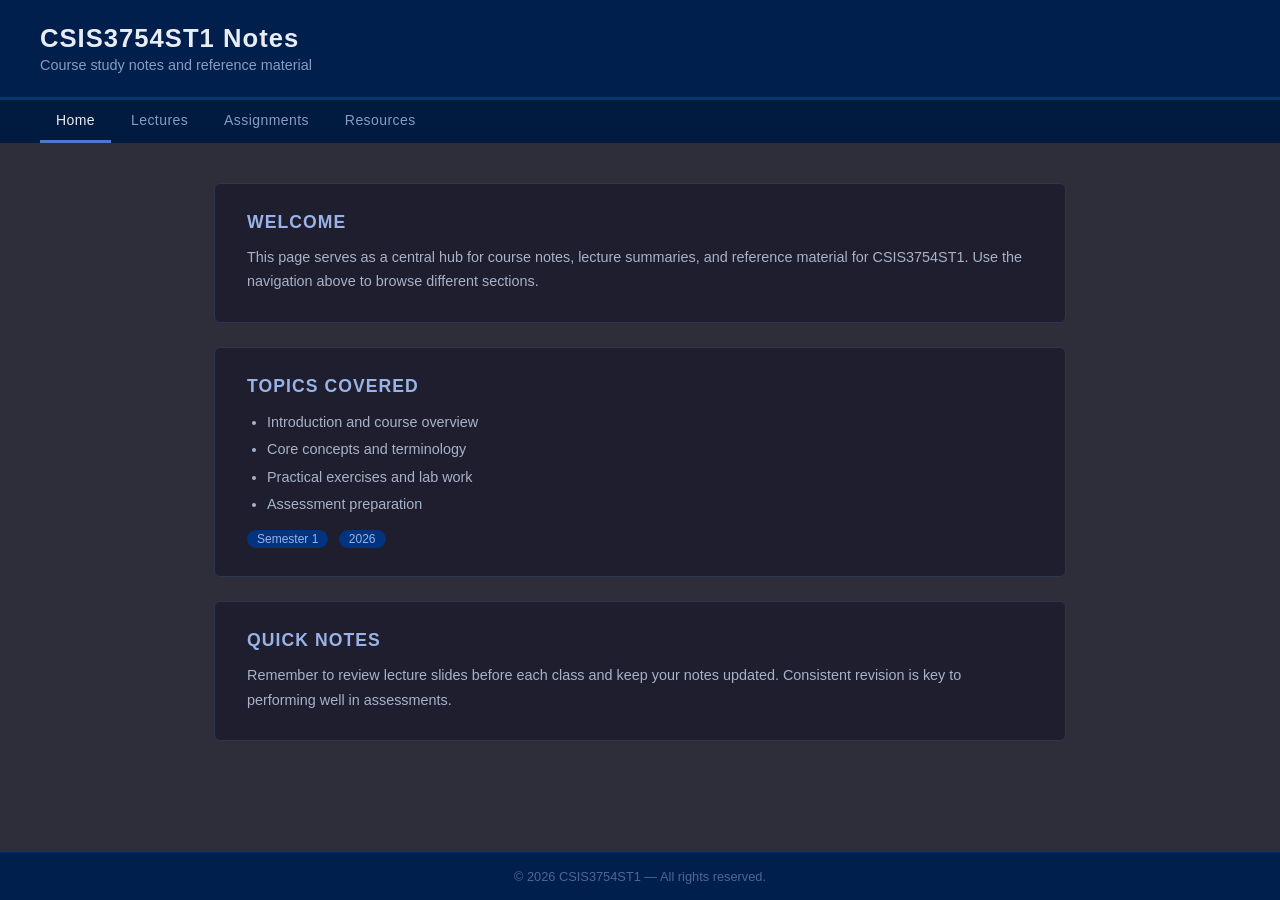
==== index.html @ b912708b "Add minimalistic navy and grey index.html Agent-Logs-Url: https://github.com/MajolaMlibo/CSIS3754ST1" ====
<!DOCTYPE html>
<html lang="en">
<head>
  <meta charset="UTF-8" />
  <meta name="viewport" content="width=device-width, initial-scale=1.0" />
  <title>CSIS3754ST1 Notes</title>
  <style>
    *, *::before, *::after {
      box-sizing: border-box;
      margin: 0;
      padding: 0;
    }

    body {
      font-family: 'Segoe UI', Arial, sans-serif;
      background-color: #2e2e3a;
      color: #d0d4e0;
      min-height: 100vh;
      display: flex;
      flex-direction: column;
    }

    header {
      background-color: #001f4d;
      padding: 24px 40px;
      border-bottom: 3px solid #003380;
    }

    header h1 {
      font-size: 1.6rem;
      font-weight: 600;
      color: #e8ecf4;
      letter-spacing: 0.04em;
    }

    header p {
      margin-top: 4px;
      font-size: 0.9rem;
      color: #8a9bbf;
    }

    nav {
      background-color: #001a40;
      display: flex;
      gap: 4px;
      padding: 0 40px;
    }

    nav a {
      color: #8a9bbf;
      text-decoration: none;
      padding: 12px 16px;
      font-size: 0.875rem;
      letter-spacing: 0.03em;
      transition: color 0.2s, border-bottom 0.2s;
      border-bottom: 3px solid transparent;
    }

    nav a:hover,
    nav a.active {
      color: #e8ecf4;
      border-bottom: 3px solid #4d79cc;
    }

    main {
      flex: 1;
      max-width: 900px;
      width: 100%;
      margin: 40px auto;
      padding: 0 24px;
    }

    .card {
      background-color: #1e1e2e;
      border: 1px solid #2e3550;
      border-radius: 6px;
      padding: 28px 32px;
      margin-bottom: 24px;
    }

    .card h2 {
      font-size: 1.1rem;
      font-weight: 600;
      color: #99b3e6;
      margin-bottom: 12px;
      text-transform: uppercase;
      letter-spacing: 0.06em;
    }

    .card p {
      font-size: 0.9rem;
      line-height: 1.7;
      color: #a8b2c8;
    }

    .card ul {
      margin-top: 10px;
      padding-left: 20px;
      font-size: 0.9rem;
      line-height: 1.9;
      color: #a8b2c8;
    }

    .tag {
      display: inline-block;
      background-color: #003380;
      color: #99b3e6;
      font-size: 0.75rem;
      padding: 2px 10px;
      border-radius: 12px;
      margin-right: 6px;
      margin-top: 12px;
    }

    footer {
      background-color: #001f4d;
      text-align: center;
      padding: 16px;
      font-size: 0.8rem;
      color: #4d6699;
      border-top: 1px solid #002966;
    }
  </style>
</head>
<body>

  <header>
    <h1>CSIS3754ST1 Notes</h1>
    <p>Course study notes and reference material</p>
  </header>

  <nav>
    <a href="#" class="active">Home</a>
    <a href="#">Lectures</a>
    <a href="#">Assignments</a>
    <a href="#">Resources</a>
  </nav>

  <main>
    <div class="card">
      <h2>Welcome</h2>
      <p>
        This page serves as a central hub for course notes, lecture summaries,
        and reference material for CSIS3754ST1. Use the navigation above to
        browse different sections.
      </p>
    </div>

    <div class="card">
      <h2>Topics Covered</h2>
      <ul>
        <li>Introduction and course overview</li>
        <li>Core concepts and terminology</li>
        <li>Practical exercises and lab work</li>
        <li>Assessment preparation</li>
      </ul>
      <span class="tag">Semester 1</span>
      <span class="tag">2026</span>
    </div>

    <div class="card">
      <h2>Quick Notes</h2>
      <p>
        Remember to review lecture slides before each class and keep your notes
        updated. Consistent revision is key to performing well in assessments.
      </p>
    </div>
  </main>

  <footer>
    &copy; 2026 CSIS3754ST1 &mdash; All rights reserved.
  </footer>

</body>
</html>
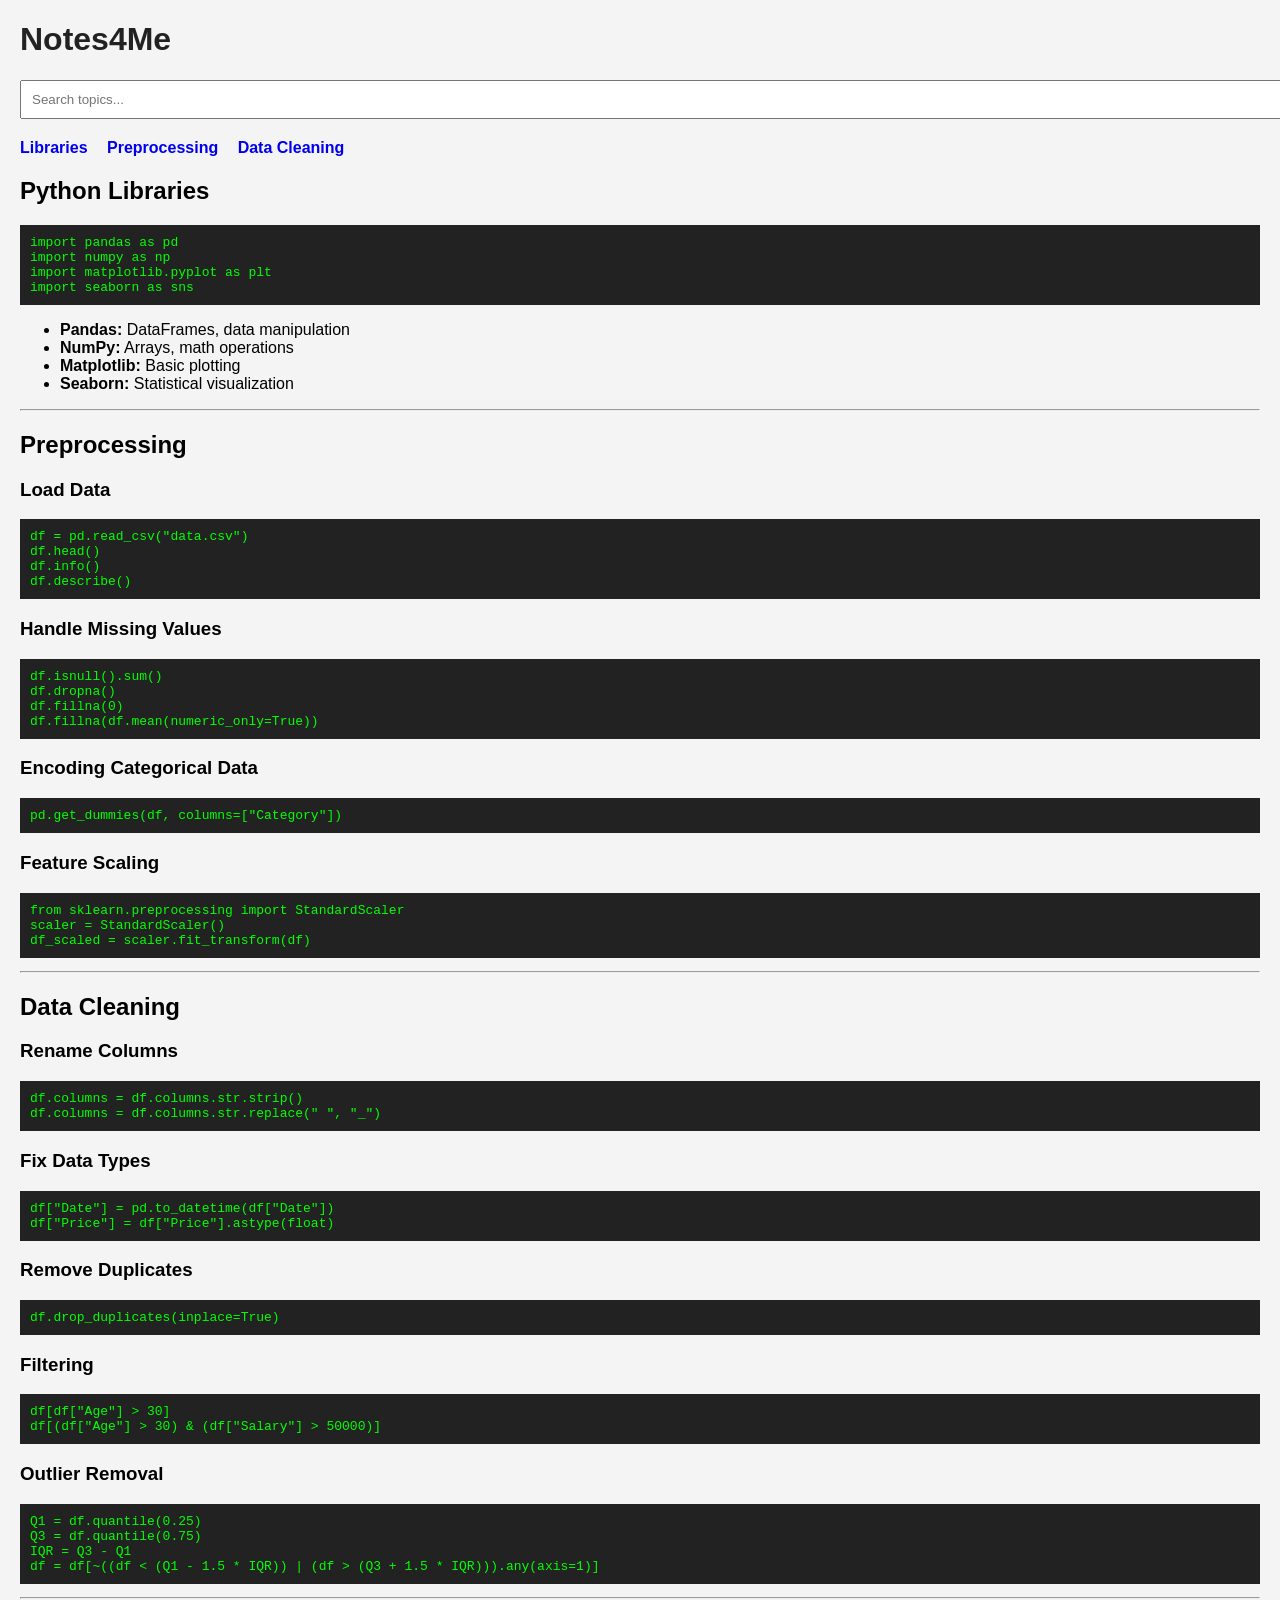
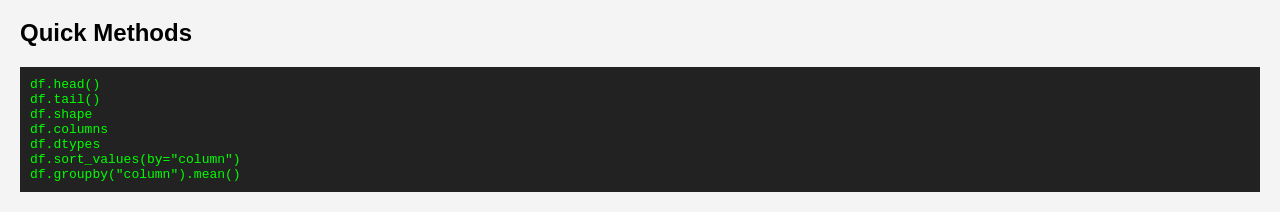
==== commit e8ccc86b: "Added Files" ====
--- a/index.html
+++ b/index.html
@@ -1,175 +1,126 @@
 <!DOCTYPE html>
-<html lang="en">
+<html>
 <head>
-  <meta charset="UTF-8" />
-  <meta name="viewport" content="width=device-width, initial-scale=1.0" />
-  <title>CSIS3754ST1 Notes</title>
-  <style>
-    *, *::before, *::after {
-      box-sizing: border-box;
-      margin: 0;
-      padding: 0;
-    }
-
-    body {
-      font-family: 'Segoe UI', Arial, sans-serif;
-      background-color: #2e2e3a;
-      color: #d0d4e0;
-      min-height: 100vh;
-      display: flex;
-      flex-direction: column;
-    }
-
-    header {
-      background-color: #001f4d;
-      padding: 24px 40px;
-      border-bottom: 3px solid #003380;
-    }
-
-    header h1 {
-      font-size: 1.6rem;
-      font-weight: 600;
-      color: #e8ecf4;
-      letter-spacing: 0.04em;
-    }
-
-    header p {
-      margin-top: 4px;
-      font-size: 0.9rem;
-      color: #8a9bbf;
-    }
-
-    nav {
-      background-color: #001a40;
-      display: flex;
-      gap: 4px;
-      padding: 0 40px;
-    }
-
-    nav a {
-      color: #8a9bbf;
-      text-decoration: none;
-      padding: 12px 16px;
-      font-size: 0.875rem;
-      letter-spacing: 0.03em;
-      transition: color 0.2s, border-bottom 0.2s;
-      border-bottom: 3px solid transparent;
-    }
-
-    nav a:hover,
-    nav a.active {
-      color: #e8ecf4;
-      border-bottom: 3px solid #4d79cc;
-    }
-
-    main {
-      flex: 1;
-      max-width: 900px;
-      width: 100%;
-      margin: 40px auto;
-      padding: 0 24px;
-    }
-
-    .card {
-      background-color: #1e1e2e;
-      border: 1px solid #2e3550;
-      border-radius: 6px;
-      padding: 28px 32px;
-      margin-bottom: 24px;
-    }
-
-    .card h2 {
-      font-size: 1.1rem;
-      font-weight: 600;
-      color: #99b3e6;
-      margin-bottom: 12px;
-      text-transform: uppercase;
-      letter-spacing: 0.06em;
-    }
-
-    .card p {
-      font-size: 0.9rem;
-      line-height: 1.7;
-      color: #a8b2c8;
-    }
-
-    .card ul {
-      margin-top: 10px;
-      padding-left: 20px;
-      font-size: 0.9rem;
-      line-height: 1.9;
-      color: #a8b2c8;
-    }
-
-    .tag {
-      display: inline-block;
-      background-color: #003380;
-      color: #99b3e6;
-      font-size: 0.75rem;
-      padding: 2px 10px;
-      border-radius: 12px;
-      margin-right: 6px;
-      margin-top: 12px;
-    }
-
-    footer {
-      background-color: #001f4d;
-      text-align: center;
-      padding: 16px;
-      font-size: 0.8rem;
-      color: #4d6699;
-      border-top: 1px solid #002966;
-    }
-  </style>
+    <title>Notes4Me</title>
+    <link rel="stylesheet" href="style.css">
 </head>
 <body>
 
-  <header>
-    <h1>CSIS3754ST1 Notes</h1>
-    <p>Course study notes and reference material</p>
-  </header>
+<h1>Notes4Me</h1>
 
-  <nav>
-    <a href="#" class="active">Home</a>
-    <a href="#">Lectures</a>
-    <a href="#">Assignments</a>
-    <a href="#">Resources</a>
-  </nav>
+<input type="text" id="search" placeholder="Search topics...">
 
-  <main>
-    <div class="card">
-      <h2>Welcome</h2>
-      <p>
-        This page serves as a central hub for course notes, lecture summaries,
-        and reference material for CSIS3754ST1. Use the navigation above to
-        browse different sections.
-      </p>
-    </div>
+<!-- Navigation -->
+<div class="nav">
+    <a href="#libraries">Libraries</a>
+    <a href="#preprocessing">Preprocessing</a>
+    <a href="#cleaning">Data Cleaning</a>
+</div>
 
-    <div class="card">
-      <h2>Topics Covered</h2>
-      <ul>
-        <li>Introduction and course overview</li>
-        <li>Core concepts and terminology</li>
-        <li>Practical exercises and lab work</li>
-        <li>Assessment preparation</li>
-      </ul>
-      <span class="tag">Semester 1</span>
-      <span class="tag">2026</span>
-    </div>
+<div id="content">
 
-    <div class="card">
-      <h2>Quick Notes</h2>
-      <p>
-        Remember to review lecture slides before each class and keep your notes
-        updated. Consistent revision is key to performing well in assessments.
-      </p>
-    </div>
-  </main>
+<!-- LIBRARIES -->
+<h2 id="libraries">Python Libraries</h2>
+<pre>
+import pandas as pd
+import numpy as np
+import matplotlib.pyplot as plt
+import seaborn as sns
+</pre>
 
-  <footer>
-    &copy; 2026 CSIS3754ST1 &mdash; All rights reserved.
-  </footer>
+<ul>
+<li><b>Pandas:</b> DataFrames, data manipulation</li>
+<li><b>NumPy:</b> Arrays, math operations</li>
+<li><b>Matplotlib:</b> Basic plotting</li>
+<li><b>Seaborn:</b> Statistical visualization</li>
+</ul>
+
+<hr>
+
+<!-- PREPROCESSING -->
+<h2 id="preprocessing">Preprocessing</h2>
+
+<h3>Load Data</h3>
+<pre>
+df = pd.read_csv("data.csv")
+df.head()
+df.info()
+df.describe()
+</pre>
+
+<h3>Handle Missing Values</h3>
+<pre>
+df.isnull().sum()
+df.dropna()
+df.fillna(0)
+df.fillna(df.mean(numeric_only=True))
+</pre>
+
+<h3>Encoding Categorical Data</h3>
+<pre>
+pd.get_dummies(df, columns=["Category"])
+</pre>
+
+<h3>Feature Scaling</h3>
+<pre>
+from sklearn.preprocessing import StandardScaler
+scaler = StandardScaler()
+df_scaled = scaler.fit_transform(df)
+</pre>
+
+<hr>
+
+<!-- DATA CLEANING -->
+<h2 id="cleaning">Data Cleaning</h2>
+
+<h3>Rename Columns</h3>
+<pre>
+df.columns = df.columns.str.strip()
+df.columns = df.columns.str.replace(" ", "_")
+</pre>
+
+<h3>Fix Data Types</h3>
+<pre>
+df["Date"] = pd.to_datetime(df["Date"])
+df["Price"] = df["Price"].astype(float)
+</pre>
+
+<h3>Remove Duplicates</h3>
+<pre>
+df.drop_duplicates(inplace=True)
+</pre>
+
+<h3>Filtering</h3>
+<pre>
+df[df["Age"] > 30]
+df[(df["Age"] > 30) & (df["Salary"] > 50000)]
+</pre>
+
+<h3>Outlier Removal</h3>
+<pre>
+Q1 = df.quantile(0.25)
+Q3 = df.quantile(0.75)
+IQR = Q3 - Q1
+df = df[~((df < (Q1 - 1.5 * IQR)) | (df > (Q3 + 1.5 * IQR))).any(axis=1)]
+</pre>
+
+<hr>
+
+<!-- QUICK METHODS -->
+<h2>Quick Methods</h2>
+<pre>
+df.head()
+df.tail()
+df.shape
+df.columns
+df.dtypes
+df.sort_values(by="column")
+df.groupby("column").mean()
+</pre>
+
+</div>
+
+<script src="script.js"></script>
 
 </body>
-</html>
+</html>
--- a/style.css
+++ b/style.css
@@ -0,0 +1,36 @@
+body {
+    font-family: Arial;
+    margin: 20px;
+    background: #f4f4f4;
+}
+
+h1 {
+    color: #222;
+}
+
+.nav {
+    margin-bottom: 20px;
+}
+
+.nav a {
+    margin-right: 15px;
+    text-decoration: none;
+    font-weight: bold;
+}
+
+input {
+    width: 100%;
+    padding: 10px;
+    margin-bottom: 20px;
+}
+
+pre {
+    background: #222;
+    color: #0f0;
+    padding: 10px;
+    overflow-x: auto;
+}
+
+mark {
+    background: yellow;
+}
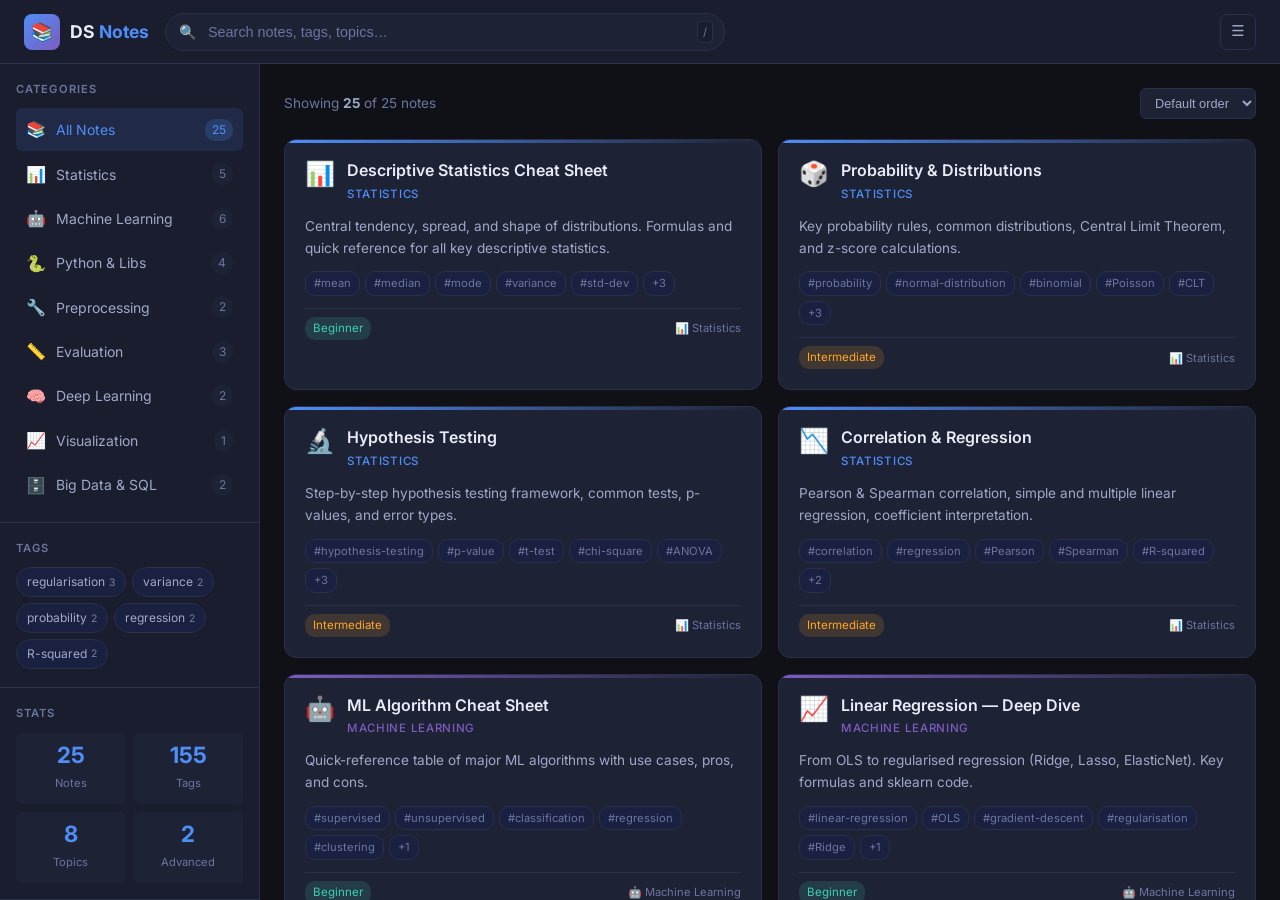
==== commit 336ef09d: "Build Data Science Notes website with search, tags, and filtering Agent-Logs-Url: https://github.com" ====
--- a/index.html
+++ b/index.html
@@ -1,126 +1,141 @@
 <!DOCTYPE html>
-<html>
+<html lang="en">
 <head>
-    <title>Notes4Me</title>
-    <link rel="stylesheet" href="style.css">
+  <meta charset="UTF-8" />
+  <meta name="viewport" content="width=device-width, initial-scale=1.0" />
+  <meta name="description" content="Data Science Notes & Cheat Sheets — tagged and searchable reference for open-book tests." />
+  <title>DS Notes — Data Science Cheat Sheets</title>
+
+  <!-- Google Fonts (loaded async for performance; system fonts used as fallback) -->
+  <link rel="preconnect" href="https://fonts.googleapis.com" />
+  <link rel="preconnect" href="https://fonts.gstatic.com" crossorigin />
+  <link href="https://fonts.googleapis.com/css2?family=Inter:wght@400;500;600;700&family=Fira+Code:wght@400;500&display=swap" rel="stylesheet" media="print" onload="this.media='all'" />
+
+  <link rel="stylesheet" href="css/styles.css" />
 </head>
 <body>
 
-<h1>Notes4Me</h1>
+<div class="app-layout">
 
-<input type="text" id="search" placeholder="Search topics...">
+  <!-- ===================== HEADER ===================== -->
+  <header class="app-header">
+    <div class="header-brand">
+      <div class="logo">📚</div>
+      <h1>DS <span>Notes</span></h1>
+    </div>
 
-<!-- Navigation -->
-<div class="nav">
-    <a href="#libraries">Libraries</a>
-    <a href="#preprocessing">Preprocessing</a>
-    <a href="#cleaning">Data Cleaning</a>
+    <div class="search-wrapper">
+      <span class="search-icon" aria-hidden="true">🔍</span>
+      <input
+        type="search"
+        id="search-input"
+        placeholder="Search notes, tags, topics…"
+        autocomplete="off"
+        spellcheck="false"
+        aria-label="Search notes"
+      />
+      <span class="search-shortcut" title="Press / to focus">/</span>
+    </div>
+
+    <div class="header-actions">
+      <button class="btn-icon" id="sidebar-toggle" aria-label="Toggle sidebar" title="Toggle sidebar">☰</button>
+    </div>
+  </header>
+
+  <!-- ===================== SIDEBAR ===================== -->
+  <aside class="app-sidebar" aria-label="Navigation">
+
+    <!-- Categories -->
+    <div class="sidebar-section">
+      <h3>Categories</h3>
+      <nav class="category-nav" id="category-nav" aria-label="Note categories">
+        <!-- Rendered by JS -->
+      </nav>
+    </div>
+
+    <!-- Tag Cloud -->
+    <div class="sidebar-section" style="flex:1; overflow: hidden; display:flex; flex-direction:column;">
+      <h3>Tags</h3>
+      <div class="tag-cloud" id="tag-cloud" role="list" aria-label="Filter by tag">
+        <!-- Rendered by JS -->
+      </div>
+    </div>
+
+    <!-- Stats -->
+    <div class="sidebar-section">
+      <h3>Stats</h3>
+      <div class="stats-grid">
+        <div class="stat-item">
+          <span class="stat-num" id="stat-notes">0</span>
+          <span class="stat-label">Notes</span>
+        </div>
+        <div class="stat-item">
+          <span class="stat-num" id="stat-tags">0</span>
+          <span class="stat-label">Tags</span>
+        </div>
+        <div class="stat-item">
+          <span class="stat-num" id="stat-cats">0</span>
+          <span class="stat-label">Topics</span>
+        </div>
+        <div class="stat-item">
+          <span class="stat-num" id="stat-topics">0</span>
+          <span class="stat-label">Advanced</span>
+        </div>
+      </div>
+    </div>
+
+  </aside>
+
+  <!-- ===================== MAIN ===================== -->
+  <main class="app-main" role="main">
+
+    <!-- Toolbar -->
+    <div class="main-toolbar">
+      <span class="results-info" id="results-info" aria-live="polite"></span>
+      <div class="active-filters" id="active-filters" aria-label="Active filters"></div>
+      <select class="sort-select" id="sort-select" aria-label="Sort notes">
+        <option value="default">Default order</option>
+        <option value="az">A → Z</option>
+        <option value="difficulty">By difficulty</option>
+        <option value="category">By category</option>
+      </select>
+    </div>
+
+    <!-- Notes Grid -->
+    <div class="notes-grid" id="notes-grid" role="list" aria-label="Data Science notes">
+      <!-- Rendered by JS -->
+    </div>
+
+  </main>
+
+</div><!-- /.app-layout -->
+
+<!-- ===================== MODAL ===================== -->
+<div class="modal-overlay" id="modal-overlay" role="dialog" aria-modal="true" aria-labelledby="modal-title">
+  <div class="modal" id="modal-content">
+    <div class="modal-header">
+      <span class="modal-icon" id="modal-icon" aria-hidden="true"></span>
+      <div class="modal-title-area">
+        <h2 class="modal-title" id="modal-title"></h2>
+        <div class="modal-category" id="modal-category"></div>
+      </div>
+      <span id="modal-difficulty" class="card-difficulty" style="margin-top:4px;"></span>
+      <button class="modal-close" id="modal-close" aria-label="Close note">✕</button>
+    </div>
+    <div class="modal-body" id="modal-note-body">
+      <!-- Note content rendered by JS -->
+    </div>
+    <div class="modal-footer" id="modal-footer-tags" aria-label="Note tags">
+      <!-- Tags rendered by JS -->
+    </div>
+  </div>
 </div>
 
-<div id="content">
+<!-- Toast container -->
+<div class="toast-container" aria-live="polite"></div>
 
-<!-- LIBRARIES -->
-<h2 id="libraries">Python Libraries</h2>
-<pre>
-import pandas as pd
-import numpy as np
-import matplotlib.pyplot as plt
-import seaborn as sns
-</pre>
-
-<ul>
-<li><b>Pandas:</b> DataFrames, data manipulation</li>
-<li><b>NumPy:</b> Arrays, math operations</li>
-<li><b>Matplotlib:</b> Basic plotting</li>
-<li><b>Seaborn:</b> Statistical visualization</li>
-</ul>
-
-<hr>
-
-<!-- PREPROCESSING -->
-<h2 id="preprocessing">Preprocessing</h2>
-
-<h3>Load Data</h3>
-<pre>
-df = pd.read_csv("data.csv")
-df.head()
-df.info()
-df.describe()
-</pre>
-
-<h3>Handle Missing Values</h3>
-<pre>
-df.isnull().sum()
-df.dropna()
-df.fillna(0)
-df.fillna(df.mean(numeric_only=True))
-</pre>
-
-<h3>Encoding Categorical Data</h3>
-<pre>
-pd.get_dummies(df, columns=["Category"])
-</pre>
-
-<h3>Feature Scaling</h3>
-<pre>
-from sklearn.preprocessing import StandardScaler
-scaler = StandardScaler()
-df_scaled = scaler.fit_transform(df)
-</pre>
-
-<hr>
-
-<!-- DATA CLEANING -->
-<h2 id="cleaning">Data Cleaning</h2>
-
-<h3>Rename Columns</h3>
-<pre>
-df.columns = df.columns.str.strip()
-df.columns = df.columns.str.replace(" ", "_")
-</pre>
-
-<h3>Fix Data Types</h3>
-<pre>
-df["Date"] = pd.to_datetime(df["Date"])
-df["Price"] = df["Price"].astype(float)
-</pre>
-
-<h3>Remove Duplicates</h3>
-<pre>
-df.drop_duplicates(inplace=True)
-</pre>
-
-<h3>Filtering</h3>
-<pre>
-df[df["Age"] > 30]
-df[(df["Age"] > 30) & (df["Salary"] > 50000)]
-</pre>
-
-<h3>Outlier Removal</h3>
-<pre>
-Q1 = df.quantile(0.25)
-Q3 = df.quantile(0.75)
-IQR = Q3 - Q1
-df = df[~((df < (Q1 - 1.5 * IQR)) | (df > (Q3 + 1.5 * IQR))).any(axis=1)]
-</pre>
-
-<hr>
-
-<!-- QUICK METHODS -->
-<h2>Quick Methods</h2>
-<pre>
-df.head()
-df.tail()
-df.shape
-df.columns
-df.dtypes
-df.sort_values(by="column")
-df.groupby("column").mean()
-</pre>
-
-</div>
-
-<script src="script.js"></script>
-
+<!-- Scripts -->
+<script src="js/notes-data.js"></script>
+<script src="js/app.js"></script>
 </body>
-</html>+</html>
--- a/css/styles.css
+++ b/css/styles.css
@@ -0,0 +1,836 @@
+/* =====================================================
+   Data Science Notes — Styles
+   ===================================================== */
+
+/* ---- CSS Variables ---- */
+:root {
+  --bg-primary: #0f1117;
+  --bg-secondary: #1a1d2e;
+  --bg-card: #1e2235;
+  --bg-card-hover: #252842;
+  --accent: #4f8ef7;
+  --accent-2: #7c5cbf;
+  --accent-3: #3ecfb2;
+  --text-primary: #e8eaf6;
+  --text-secondary: #a0a8c8;
+  --text-muted: #6b75a0;
+  --border: #2a2f4a;
+  --border-light: #353b5a;
+  --tag-bg: #1a2040;
+  --tag-hover: #2a3260;
+  --shadow: 0 4px 24px rgba(0, 0, 0, 0.4);
+  --radius: 12px;
+  --radius-sm: 6px;
+  --sidebar-w: 260px;
+  --header-h: 64px;
+  --font-mono: "Fira Code", "Cascadia Code", "Consolas", monospace;
+  --transition: 0.2s ease;
+}
+
+/* ---- Reset & Base ---- */
+*, *::before, *::after { box-sizing: border-box; margin: 0; padding: 0; }
+
+button { font: inherit; }
+
+html { scroll-behavior: smooth; font-size: 16px; }
+
+body {
+  font-family: "Inter", "Segoe UI", system-ui, -apple-system, sans-serif;
+  background: var(--bg-primary);
+  color: var(--text-primary);
+  line-height: 1.65;
+  min-height: 100vh;
+}
+
+a { color: var(--accent); text-decoration: none; }
+a:hover { text-decoration: underline; }
+
+/* ---- Scrollbar ---- */
+::-webkit-scrollbar { width: 6px; height: 6px; }
+::-webkit-scrollbar-track { background: var(--bg-primary); }
+::-webkit-scrollbar-thumb { background: var(--border-light); border-radius: 3px; }
+::-webkit-scrollbar-thumb:hover { background: var(--text-muted); }
+
+/* ---- Layout ---- */
+.app-layout {
+  display: grid;
+  grid-template-columns: var(--sidebar-w) 1fr;
+  grid-template-rows: var(--header-h) 1fr;
+  grid-template-areas:
+    "header header"
+    "sidebar main";
+  height: 100vh;
+}
+
+/* ---- Header ---- */
+.app-header {
+  grid-area: header;
+  display: flex;
+  align-items: center;
+  gap: 16px;
+  padding: 0 24px;
+  background: var(--bg-secondary);
+  border-bottom: 1px solid var(--border);
+  position: sticky;
+  top: 0;
+  z-index: 100;
+}
+
+.header-brand {
+  display: flex;
+  align-items: center;
+  gap: 10px;
+  flex-shrink: 0;
+}
+
+.header-brand .logo {
+  width: 36px;
+  height: 36px;
+  background: linear-gradient(135deg, var(--accent), var(--accent-2));
+  border-radius: 8px;
+  display: flex;
+  align-items: center;
+  justify-content: center;
+  font-size: 18px;
+}
+
+.header-brand h1 {
+  font-size: 1.1rem;
+  font-weight: 700;
+  color: var(--text-primary);
+  white-space: nowrap;
+}
+
+.header-brand span {
+  color: var(--accent);
+}
+
+/* Search Box */
+.search-wrapper {
+  flex: 1;
+  max-width: 560px;
+  position: relative;
+}
+
+.search-icon {
+  position: absolute;
+  left: 14px;
+  top: 50%;
+  transform: translateY(-50%);
+  color: var(--text-muted);
+  font-size: 14px;
+  pointer-events: none;
+}
+
+#search-input {
+  width: 100%;
+  padding: 10px 14px 10px 42px;
+  background: var(--bg-card);
+  border: 1px solid var(--border);
+  border-radius: 24px;
+  color: var(--text-primary);
+  font-size: 0.9rem;
+  outline: none;
+  transition: border-color var(--transition), box-shadow var(--transition);
+}
+
+#search-input::placeholder { color: var(--text-muted); }
+
+#search-input:focus {
+  border-color: var(--accent);
+  box-shadow: 0 0 0 3px rgba(79, 142, 247, 0.15);
+}
+
+.search-shortcut {
+  position: absolute;
+  right: 12px;
+  top: 50%;
+  transform: translateY(-50%);
+  font-size: 0.7rem;
+  color: var(--text-muted);
+  background: var(--bg-secondary);
+  border: 1px solid var(--border);
+  border-radius: 4px;
+  padding: 1px 5px;
+  pointer-events: none;
+}
+
+.header-actions {
+  display: flex;
+  align-items: center;
+  gap: 8px;
+  margin-left: auto;
+}
+
+.btn-icon {
+  background: none;
+  border: 1px solid var(--border);
+  color: var(--text-secondary);
+  width: 36px;
+  height: 36px;
+  border-radius: var(--radius-sm);
+  cursor: pointer;
+  display: flex;
+  align-items: center;
+  justify-content: center;
+  font-size: 15px;
+  transition: background var(--transition), color var(--transition);
+}
+
+.btn-icon:hover { background: var(--bg-card); color: var(--text-primary); }
+
+/* ---- Sidebar ---- */
+.app-sidebar {
+  grid-area: sidebar;
+  background: var(--bg-secondary);
+  border-right: 1px solid var(--border);
+  display: flex;
+  flex-direction: column;
+  overflow: hidden;
+}
+
+.sidebar-section {
+  padding: 16px;
+  border-bottom: 1px solid var(--border);
+}
+
+.sidebar-section h3 {
+  font-size: 0.7rem;
+  font-weight: 600;
+  text-transform: uppercase;
+  letter-spacing: 0.1em;
+  color: var(--text-muted);
+  margin-bottom: 10px;
+}
+
+/* Category Nav */
+.category-nav {
+  display: flex;
+  flex-direction: column;
+  gap: 2px;
+}
+
+.cat-btn {
+  display: flex;
+  align-items: center;
+  gap: 10px;
+  padding: 8px 10px;
+  border: none;
+  background: none;
+  color: var(--text-secondary);
+  font-size: 0.875rem;
+  cursor: pointer;
+  border-radius: var(--radius-sm);
+  text-align: left;
+  transition: background var(--transition), color var(--transition);
+  width: 100%;
+}
+
+.cat-btn .cat-icon { font-size: 16px; width: 20px; text-align: center; flex-shrink: 0; }
+.cat-btn .cat-label { flex: 1; }
+.cat-btn .cat-count {
+  font-size: 0.75rem;
+  background: var(--bg-card);
+  color: var(--text-muted);
+  border-radius: 10px;
+  padding: 1px 7px;
+}
+
+.cat-btn:hover { background: var(--bg-card); color: var(--text-primary); }
+.cat-btn.active { background: rgba(79, 142, 247, 0.12); color: var(--accent); }
+.cat-btn.active .cat-count { background: rgba(79, 142, 247, 0.2); color: var(--accent); }
+
+/* Tag Cloud */
+.tag-cloud {
+  display: flex;
+  flex-wrap: wrap;
+  gap: 6px;
+  overflow-y: auto;
+  max-height: 200px;
+  padding-right: 4px;
+}
+
+.tag-pill {
+  display: inline-flex;
+  align-items: center;
+  gap: 4px;
+  padding: 4px 10px;
+  background: var(--tag-bg);
+  border: 1px solid var(--border);
+  border-radius: 20px;
+  font-size: 0.75rem;
+  color: var(--text-secondary);
+  cursor: pointer;
+  transition: all var(--transition);
+  white-space: nowrap;
+}
+
+.tag-pill:hover { background: var(--tag-hover); color: var(--text-primary); border-color: var(--border-light); }
+
+.tag-pill.active {
+  background: rgba(79, 142, 247, 0.18);
+  border-color: var(--accent);
+  color: var(--accent);
+}
+
+.tag-pill .tag-count {
+  font-size: 0.65rem;
+  opacity: 0.7;
+}
+
+/* Stats */
+.stats-grid {
+  display: grid;
+  grid-template-columns: 1fr 1fr;
+  gap: 8px;
+}
+
+.stat-item {
+  background: var(--bg-card);
+  border-radius: var(--radius-sm);
+  padding: 10px;
+  text-align: center;
+}
+
+.stat-num {
+  display: block;
+  font-size: 1.4rem;
+  font-weight: 700;
+  color: var(--accent);
+  line-height: 1.1;
+}
+
+.stat-label {
+  font-size: 0.7rem;
+  color: var(--text-muted);
+  margin-top: 2px;
+}
+
+/* ---- Main Content ---- */
+.app-main {
+  grid-area: main;
+  overflow-y: auto;
+  padding: 24px;
+  display: flex;
+  flex-direction: column;
+  gap: 20px;
+}
+
+/* Toolbar */
+.main-toolbar {
+  display: flex;
+  align-items: center;
+  gap: 12px;
+  flex-wrap: wrap;
+}
+
+.results-info {
+  font-size: 0.85rem;
+  color: var(--text-muted);
+  flex: 1;
+}
+
+.results-info strong { color: var(--text-secondary); }
+
+.sort-select {
+  background: var(--bg-card);
+  border: 1px solid var(--border);
+  color: var(--text-secondary);
+  font-size: 0.8rem;
+  padding: 6px 10px;
+  border-radius: var(--radius-sm);
+  cursor: pointer;
+  outline: none;
+}
+
+.active-filters {
+  display: flex;
+  align-items: center;
+  gap: 6px;
+  flex-wrap: wrap;
+}
+
+.active-filter-chip {
+  display: inline-flex;
+  align-items: center;
+  gap: 5px;
+  padding: 4px 10px;
+  background: rgba(79, 142, 247, 0.15);
+  border: 1px solid rgba(79, 142, 247, 0.35);
+  border-radius: 20px;
+  font-size: 0.75rem;
+  color: var(--accent);
+}
+
+.active-filter-chip button {
+  background: none;
+  border: none;
+  color: var(--accent);
+  cursor: pointer;
+  font-size: 12px;
+  line-height: 1;
+  padding: 0;
+  opacity: 0.7;
+}
+
+.active-filter-chip button:hover { opacity: 1; }
+
+.btn-clear-all {
+  background: none;
+  border: 1px solid var(--border);
+  color: var(--text-muted);
+  font-size: 0.75rem;
+  padding: 4px 10px;
+  border-radius: 20px;
+  cursor: pointer;
+  transition: all var(--transition);
+}
+
+.btn-clear-all:hover { border-color: var(--accent); color: var(--accent); }
+
+/* Notes Grid */
+.notes-grid {
+  display: grid;
+  grid-template-columns: repeat(auto-fill, minmax(340px, 1fr));
+  gap: 16px;
+  align-content: start;
+}
+
+/* Note Card */
+.note-card {
+  background: var(--bg-card);
+  border: 1px solid var(--border);
+  border-radius: var(--radius);
+  padding: 20px;
+  cursor: pointer;
+  transition: all var(--transition);
+  display: flex;
+  flex-direction: column;
+  gap: 12px;
+  position: relative;
+  overflow: hidden;
+}
+
+.note-card::before {
+  content: "";
+  position: absolute;
+  top: 0;
+  left: 0;
+  right: 0;
+  height: 3px;
+  background: linear-gradient(90deg, var(--cat-color, var(--accent)), transparent);
+}
+
+.note-card:hover {
+  border-color: var(--border-light);
+  background: var(--bg-card-hover);
+  transform: translateY(-2px);
+  box-shadow: var(--shadow);
+}
+
+.card-header {
+  display: flex;
+  align-items: flex-start;
+  gap: 12px;
+}
+
+.card-icon {
+  font-size: 24px;
+  line-height: 1;
+  flex-shrink: 0;
+  margin-top: 2px;
+}
+
+.card-meta {
+  flex: 1;
+  min-width: 0;
+}
+
+.card-title {
+  font-size: 1rem;
+  font-weight: 600;
+  color: var(--text-primary);
+  margin-bottom: 4px;
+  line-height: 1.3;
+}
+
+.card-category {
+  font-size: 0.72rem;
+  font-weight: 500;
+  text-transform: uppercase;
+  letter-spacing: 0.06em;
+  color: var(--cat-color, var(--accent));
+}
+
+.card-excerpt {
+  font-size: 0.85rem;
+  color: var(--text-secondary);
+  line-height: 1.6;
+  overflow: hidden;
+  display: -webkit-box;
+  -webkit-line-clamp: 3;
+  -webkit-box-orient: vertical;
+}
+
+.card-tags {
+  display: flex;
+  flex-wrap: wrap;
+  gap: 5px;
+}
+
+.card-tag {
+  font-size: 0.7rem;
+  padding: 2px 8px;
+  background: var(--tag-bg);
+  border: 1px solid var(--border);
+  border-radius: 10px;
+  color: var(--text-muted);
+}
+
+.card-footer {
+  display: flex;
+  align-items: center;
+  justify-content: space-between;
+  padding-top: 8px;
+  border-top: 1px solid var(--border);
+}
+
+.card-difficulty {
+  font-size: 0.72rem;
+  padding: 2px 8px;
+  border-radius: 10px;
+}
+
+.difficulty-beginner { background: rgba(62, 207, 178, 0.15); color: var(--accent-3); }
+.difficulty-intermediate { background: rgba(255, 167, 38, 0.15); color: #ffa726; }
+.difficulty-advanced { background: rgba(239, 83, 80, 0.15); color: #ef5350; }
+
+.card-updated {
+  font-size: 0.7rem;
+  color: var(--text-muted);
+}
+
+/* Empty State */
+.empty-state {
+  grid-column: 1 / -1;
+  display: flex;
+  flex-direction: column;
+  align-items: center;
+  justify-content: center;
+  padding: 80px 20px;
+  text-align: center;
+  color: var(--text-muted);
+}
+
+.empty-icon { font-size: 56px; margin-bottom: 16px; opacity: 0.5; }
+.empty-state h3 { font-size: 1.1rem; color: var(--text-secondary); margin-bottom: 8px; }
+.empty-state p { font-size: 0.875rem; max-width: 320px; }
+
+/* ---- Modal (Note Detail) ---- */
+.modal-overlay {
+  position: fixed;
+  inset: 0;
+  background: rgba(0, 0, 0, 0.7);
+  backdrop-filter: blur(4px);
+  z-index: 200;
+  display: flex;
+  align-items: center;
+  justify-content: center;
+  padding: 24px;
+  opacity: 0;
+  pointer-events: none;
+  transition: opacity var(--transition);
+}
+
+.modal-overlay.open {
+  opacity: 1;
+  pointer-events: all;
+}
+
+.modal {
+  background: var(--bg-card);
+  border: 1px solid var(--border-light);
+  border-radius: 16px;
+  width: 100%;
+  max-width: 760px;
+  max-height: 85vh;
+  display: flex;
+  flex-direction: column;
+  box-shadow: 0 24px 80px rgba(0, 0, 0, 0.6);
+  transform: scale(0.96) translateY(8px);
+  transition: transform var(--transition);
+}
+
+.modal-overlay.open .modal {
+  transform: scale(1) translateY(0);
+}
+
+.modal-header {
+  display: flex;
+  align-items: flex-start;
+  gap: 14px;
+  padding: 24px 24px 16px;
+  border-bottom: 1px solid var(--border);
+  flex-shrink: 0;
+}
+
+.modal-icon { font-size: 32px; line-height: 1; flex-shrink: 0; margin-top: 2px; }
+
+.modal-title-area { flex: 1; min-width: 0; }
+
+.modal-title {
+  font-size: 1.25rem;
+  font-weight: 700;
+  color: var(--text-primary);
+  margin-bottom: 4px;
+}
+
+.modal-category {
+  font-size: 0.75rem;
+  font-weight: 500;
+  text-transform: uppercase;
+  letter-spacing: 0.06em;
+  color: var(--cat-color, var(--accent));
+}
+
+.modal-close {
+  background: none;
+  border: none;
+  color: var(--text-muted);
+  cursor: pointer;
+  font-size: 20px;
+  line-height: 1;
+  padding: 4px;
+  border-radius: var(--radius-sm);
+  transition: color var(--transition), background var(--transition);
+}
+
+.modal-close:hover { color: var(--text-primary); background: var(--bg-secondary); }
+
+.modal-body {
+  flex: 1;
+  overflow-y: auto;
+  padding: 24px;
+}
+
+/* Note Content Styles */
+.note-content h2 {
+  font-size: 1.1rem;
+  font-weight: 600;
+  color: var(--accent);
+  margin: 24px 0 10px;
+  padding-bottom: 6px;
+  border-bottom: 1px solid var(--border);
+}
+
+.note-content h2:first-child { margin-top: 0; }
+
+.note-content h3 {
+  font-size: 0.95rem;
+  font-weight: 600;
+  color: var(--text-primary);
+  margin: 16px 0 8px;
+}
+
+.note-content p {
+  font-size: 0.9rem;
+  color: var(--text-secondary);
+  margin-bottom: 10px;
+}
+
+.note-content ul, .note-content ol {
+  padding-left: 20px;
+  margin-bottom: 12px;
+}
+
+.note-content li {
+  font-size: 0.875rem;
+  color: var(--text-secondary);
+  margin-bottom: 5px;
+}
+
+.note-content strong { color: var(--text-primary); }
+
+.note-content code {
+  font-family: var(--font-mono);
+  font-size: 0.82rem;
+  background: rgba(79, 142, 247, 0.1);
+  border: 1px solid rgba(79, 142, 247, 0.2);
+  border-radius: 4px;
+  padding: 1px 5px;
+  color: #79b8ff;
+}
+
+.note-content pre {
+  background: #0d1117;
+  border: 1px solid var(--border);
+  border-radius: var(--radius-sm);
+  padding: 16px;
+  overflow-x: auto;
+  margin-bottom: 14px;
+  position: relative;
+}
+
+.note-content pre code {
+  font-family: var(--font-mono);
+  font-size: 0.82rem;
+  background: none;
+  border: none;
+  padding: 0;
+  color: #e0e8ff;
+  line-height: 1.6;
+}
+
+.note-content .formula {
+  display: block;
+  background: #0d1117;
+  border-left: 3px solid var(--accent);
+  border-radius: 0 var(--radius-sm) var(--radius-sm) 0;
+  padding: 12px 16px;
+  font-family: var(--font-mono);
+  font-size: 0.85rem;
+  color: #c8e6ff;
+  margin: 10px 0;
+}
+
+.note-content table {
+  width: 100%;
+  border-collapse: collapse;
+  margin: 14px 0;
+  font-size: 0.82rem;
+}
+
+.note-content th {
+  background: var(--bg-secondary);
+  color: var(--text-primary);
+  font-weight: 600;
+  padding: 8px 12px;
+  text-align: left;
+  border: 1px solid var(--border);
+}
+
+.note-content td {
+  padding: 7px 12px;
+  border: 1px solid var(--border);
+  color: var(--text-secondary);
+}
+
+.note-content tr:nth-child(even) td {
+  background: rgba(255, 255, 255, 0.02);
+}
+
+.note-content .tip {
+  display: flex;
+  gap: 10px;
+  background: rgba(62, 207, 178, 0.08);
+  border: 1px solid rgba(62, 207, 178, 0.25);
+  border-radius: var(--radius-sm);
+  padding: 12px 14px;
+  margin: 12px 0;
+}
+
+.note-content .tip .tip-icon { font-size: 16px; flex-shrink: 0; margin-top: 1px; }
+.note-content .tip p { margin: 0; font-size: 0.85rem; color: var(--accent-3); }
+
+.note-content .warning {
+  display: flex;
+  gap: 10px;
+  background: rgba(255, 167, 38, 0.08);
+  border: 1px solid rgba(255, 167, 38, 0.25);
+  border-radius: var(--radius-sm);
+  padding: 12px 14px;
+  margin: 12px 0;
+}
+
+.note-content .warning .tip-icon { font-size: 16px; flex-shrink: 0; margin-top: 1px; }
+.note-content .warning p { margin: 0; font-size: 0.85rem; color: #ffa726; }
+
+.modal-footer {
+  padding: 14px 24px;
+  border-top: 1px solid var(--border);
+  display: flex;
+  align-items: center;
+  gap: 8px;
+  flex-shrink: 0;
+  flex-wrap: wrap;
+}
+
+.modal-footer .tag-pill { cursor: pointer; }
+
+/* ---- Highlighted search terms ---- */
+mark {
+  background: rgba(79, 142, 247, 0.3);
+  color: var(--text-primary);
+  border-radius: 2px;
+  padding: 0 2px;
+}
+
+/* ---- Toast ---- */
+.toast-container {
+  position: fixed;
+  bottom: 24px;
+  right: 24px;
+  z-index: 300;
+  display: flex;
+  flex-direction: column;
+  gap: 8px;
+}
+
+.toast {
+  background: var(--bg-card);
+  border: 1px solid var(--border-light);
+  border-radius: var(--radius-sm);
+  padding: 10px 16px;
+  font-size: 0.85rem;
+  color: var(--text-secondary);
+  box-shadow: var(--shadow);
+  animation: slideIn 0.2s ease;
+}
+
+@keyframes slideIn {
+  from { transform: translateX(40px); opacity: 0; }
+  to   { transform: translateX(0);    opacity: 1; }
+}
+
+/* ---- Category Colors ---- */
+.cat-statistics   { --cat-color: #4f8ef7; }
+.cat-ml           { --cat-color: #7c5cbf; }
+.cat-python       { --cat-color: #3ecfb2; }
+.cat-preprocessing{ --cat-color: #ffa726; }
+.cat-evaluation   { --cat-color: #ef5350; }
+.cat-deeplearning { --cat-color: #ab47bc; }
+.cat-visualization{ --cat-color: #26c6da; }
+.cat-bigdata      { --cat-color: #66bb6a; }
+
+/* ---- Responsive ---- */
+@media (max-width: 900px) {
+  .app-layout {
+    grid-template-columns: 1fr;
+    grid-template-rows: var(--header-h) auto 1fr;
+    grid-template-areas:
+      "header"
+      "sidebar"
+      "main";
+    height: auto;
+  }
+
+  .app-sidebar {
+    border-right: none;
+    border-bottom: 1px solid var(--border);
+    max-height: 320px;
+    overflow-y: auto;
+  }
+
+  .app-main { overflow-y: visible; }
+
+  .notes-grid {
+    grid-template-columns: 1fr;
+  }
+}
+
+@media (max-width: 600px) {
+  .app-header { padding: 0 14px; gap: 10px; }
+  .header-brand h1 { display: none; }
+  .search-shortcut { display: none; }
+  .app-main { padding: 14px; }
+}
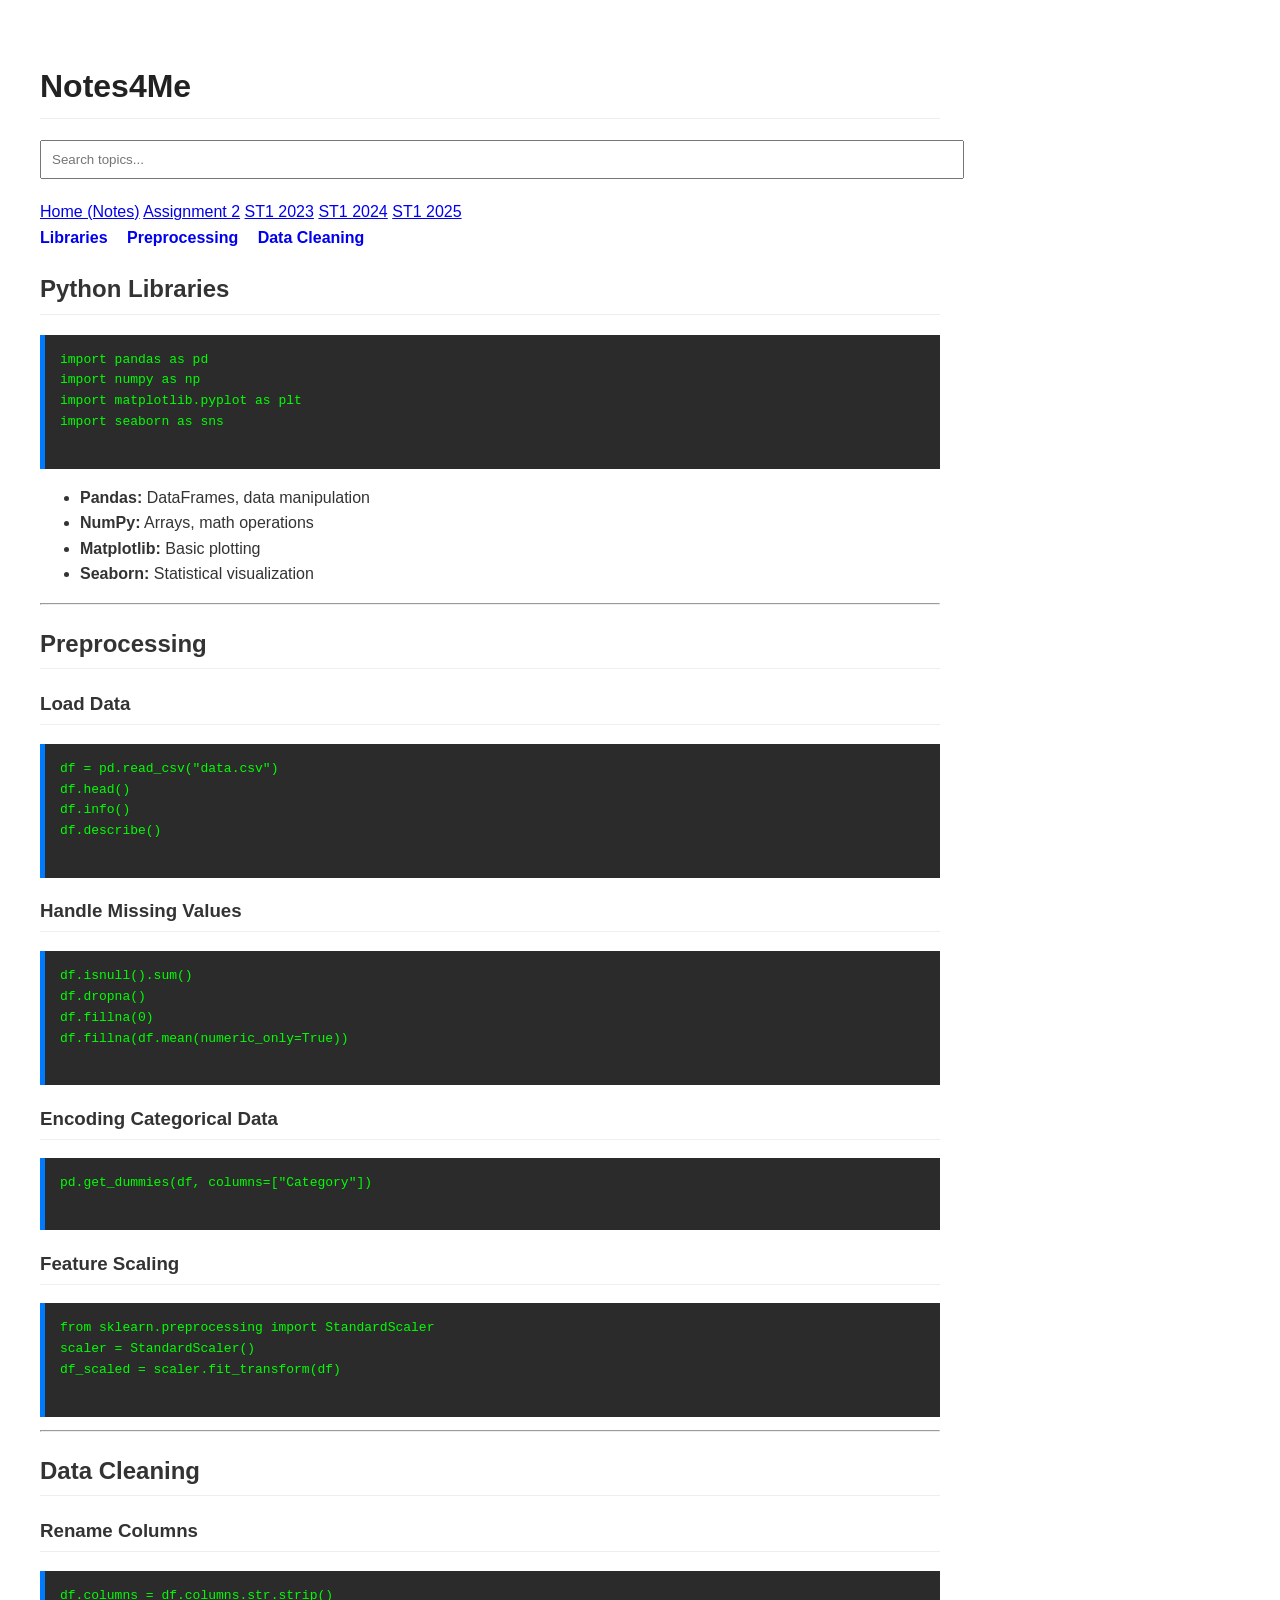
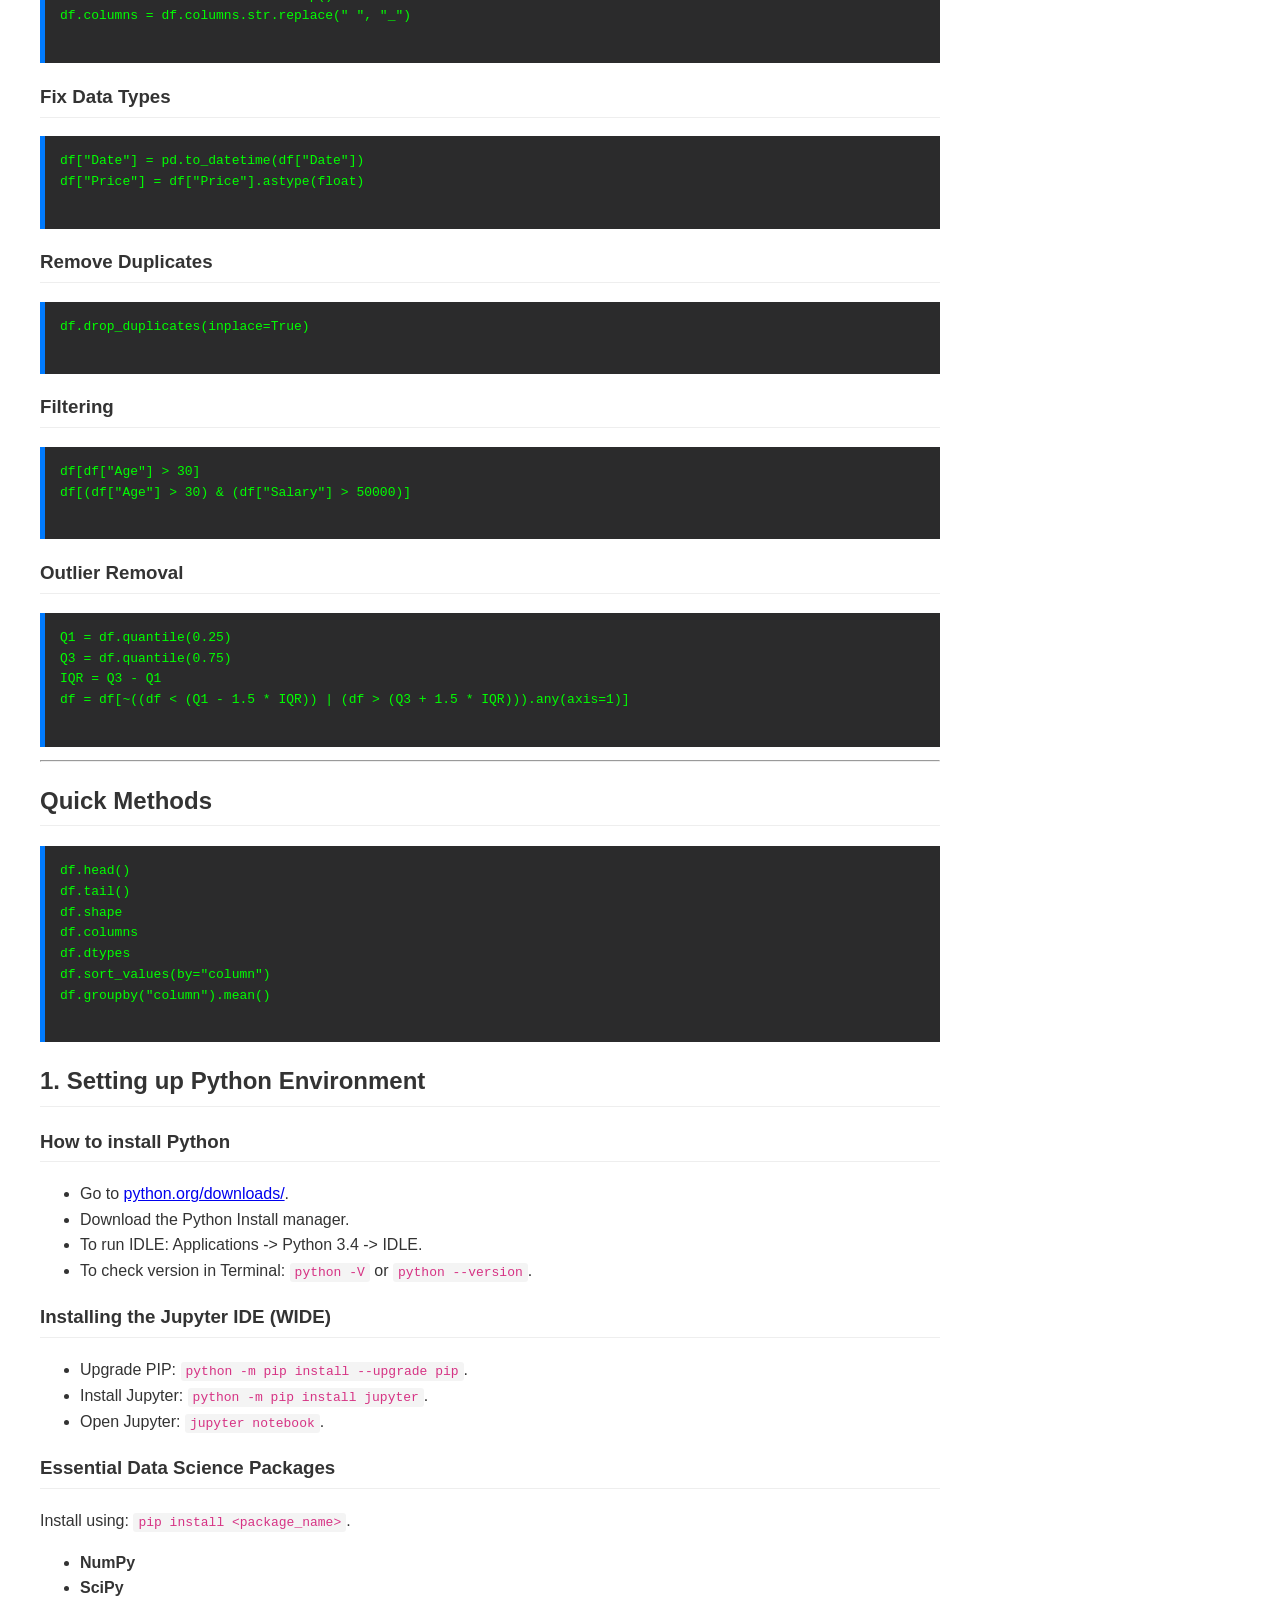
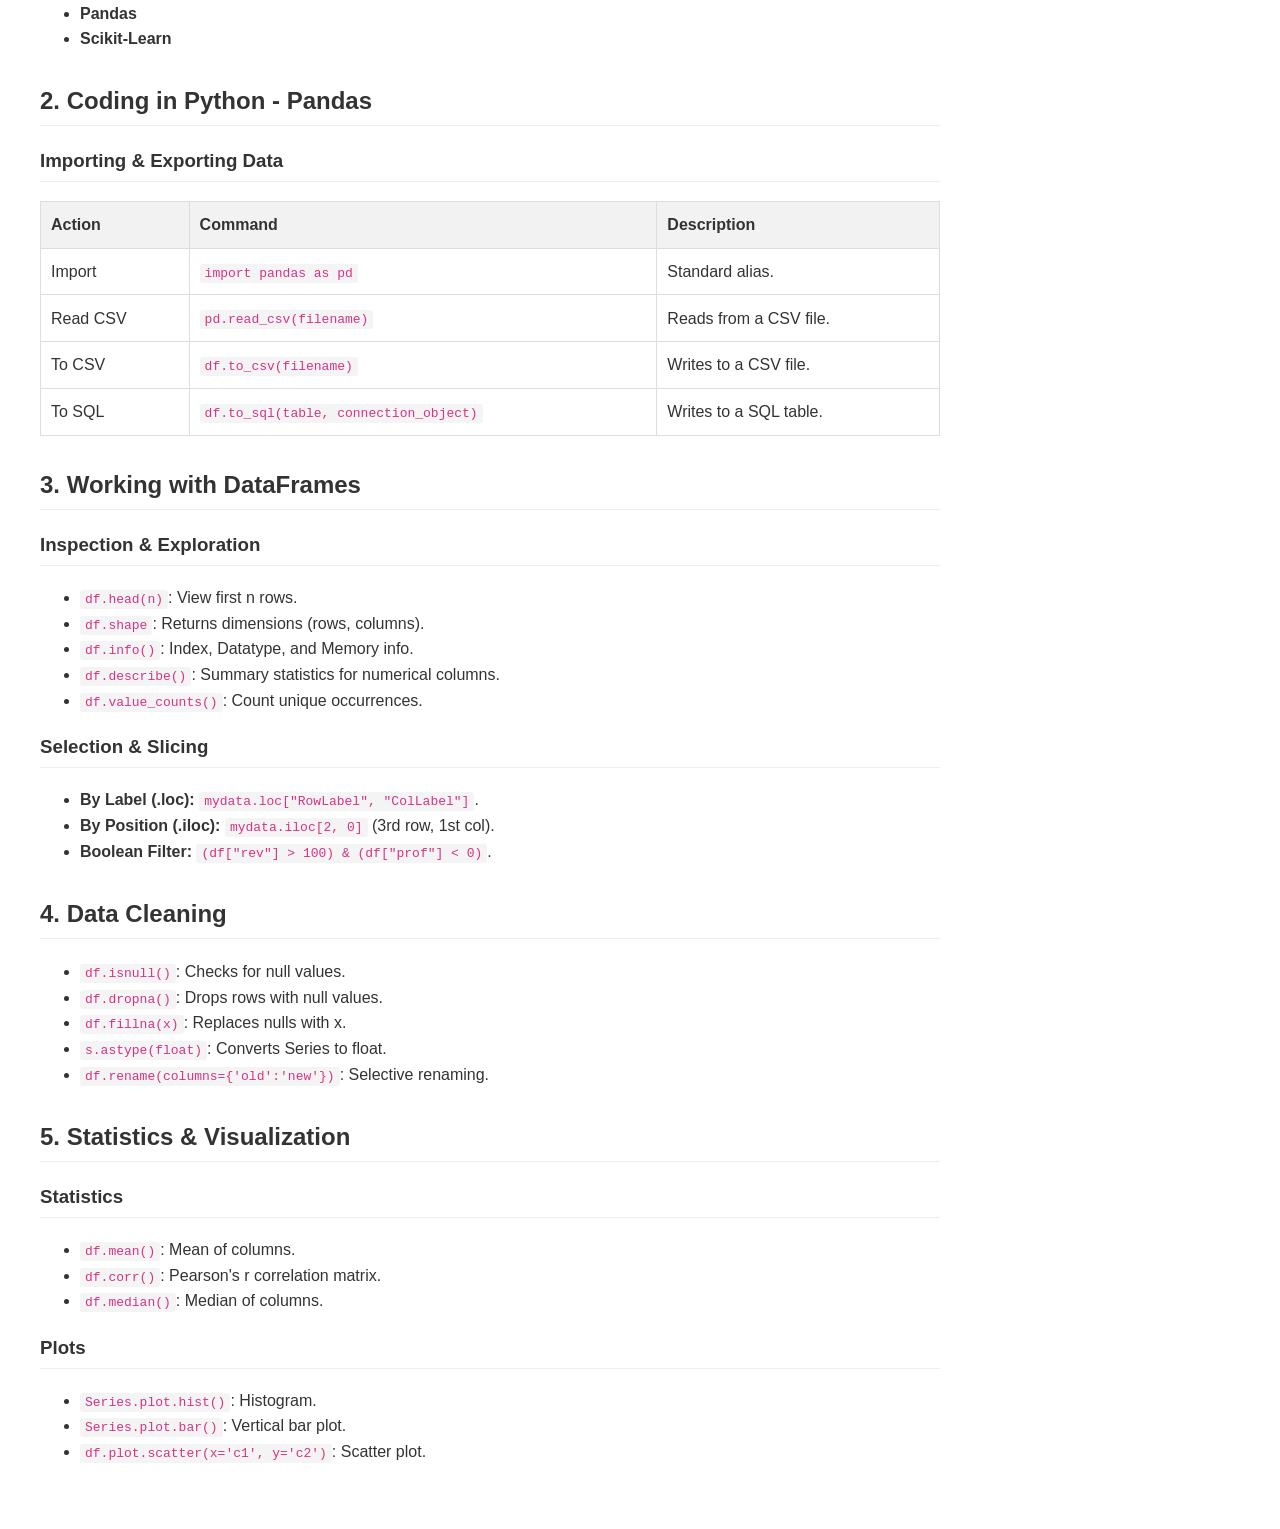
==== commit 27bcd5f2: "commit" ====
--- a/index.html
+++ b/index.html
@@ -1,141 +1,250 @@
-<!DOCTYPE html>
-<html lang="en">
-<head>
-  <meta charset="UTF-8" />
-  <meta name="viewport" content="width=device-width, initial-scale=1.0" />
-  <meta name="description" content="Data Science Notes & Cheat Sheets — tagged and searchable reference for open-book tests." />
-  <title>DS Notes — Data Science Cheat Sheets</title>
-
-  <!-- Google Fonts (loaded async for performance; system fonts used as fallback) -->
-  <link rel="preconnect" href="https://fonts.googleapis.com" />
-  <link rel="preconnect" href="https://fonts.gstatic.com" crossorigin />
-  <link href="https://fonts.googleapis.com/css2?family=Inter:wght@400;500;600;700&family=Fira+Code:wght@400;500&display=swap" rel="stylesheet" media="print" onload="this.media='all'" />
-
-  <link rel="stylesheet" href="css/styles.css" />
-</head>
-<body>
-
-<div class="app-layout">
-
-  <!-- ===================== HEADER ===================== -->
-  <header class="app-header">
-    <div class="header-brand">
-      <div class="logo">📚</div>
-      <h1>DS <span>Notes</span></h1>
-    </div>
-
-    <div class="search-wrapper">
-      <span class="search-icon" aria-hidden="true">🔍</span>
-      <input
-        type="search"
-        id="search-input"
-        placeholder="Search notes, tags, topics…"
-        autocomplete="off"
-        spellcheck="false"
-        aria-label="Search notes"
-      />
-      <span class="search-shortcut" title="Press / to focus">/</span>
-    </div>
-
-    <div class="header-actions">
-      <button class="btn-icon" id="sidebar-toggle" aria-label="Toggle sidebar" title="Toggle sidebar">☰</button>
-    </div>
-  </header>
-
-  <!-- ===================== SIDEBAR ===================== -->
-  <aside class="app-sidebar" aria-label="Navigation">
-
-    <!-- Categories -->
-    <div class="sidebar-section">
-      <h3>Categories</h3>
-      <nav class="category-nav" id="category-nav" aria-label="Note categories">
-        <!-- Rendered by JS -->
-      </nav>
-    </div>
-
-    <!-- Tag Cloud -->
-    <div class="sidebar-section" style="flex:1; overflow: hidden; display:flex; flex-direction:column;">
-      <h3>Tags</h3>
-      <div class="tag-cloud" id="tag-cloud" role="list" aria-label="Filter by tag">
-        <!-- Rendered by JS -->
-      </div>
-    </div>
-
-    <!-- Stats -->
-    <div class="sidebar-section">
-      <h3>Stats</h3>
-      <div class="stats-grid">
-        <div class="stat-item">
-          <span class="stat-num" id="stat-notes">0</span>
-          <span class="stat-label">Notes</span>
-        </div>
-        <div class="stat-item">
-          <span class="stat-num" id="stat-tags">0</span>
-          <span class="stat-label">Tags</span>
-        </div>
-        <div class="stat-item">
-          <span class="stat-num" id="stat-cats">0</span>
-          <span class="stat-label">Topics</span>
-        </div>
-        <div class="stat-item">
-          <span class="stat-num" id="stat-topics">0</span>
-          <span class="stat-label">Advanced</span>
-        </div>
-      </div>
-    </div>
-
-  </aside>
-
-  <!-- ===================== MAIN ===================== -->
-  <main class="app-main" role="main">
-
-    <!-- Toolbar -->
-    <div class="main-toolbar">
-      <span class="results-info" id="results-info" aria-live="polite"></span>
-      <div class="active-filters" id="active-filters" aria-label="Active filters"></div>
-      <select class="sort-select" id="sort-select" aria-label="Sort notes">
-        <option value="default">Default order</option>
-        <option value="az">A → Z</option>
-        <option value="difficulty">By difficulty</option>
-        <option value="category">By category</option>
-      </select>
-    </div>
-
-    <!-- Notes Grid -->
-    <div class="notes-grid" id="notes-grid" role="list" aria-label="Data Science notes">
-      <!-- Rendered by JS -->
-    </div>
-
-  </main>
-
-</div><!-- /.app-layout -->
-
-<!-- ===================== MODAL ===================== -->
-<div class="modal-overlay" id="modal-overlay" role="dialog" aria-modal="true" aria-labelledby="modal-title">
-  <div class="modal" id="modal-content">
-    <div class="modal-header">
-      <span class="modal-icon" id="modal-icon" aria-hidden="true"></span>
-      <div class="modal-title-area">
-        <h2 class="modal-title" id="modal-title"></h2>
-        <div class="modal-category" id="modal-category"></div>
-      </div>
-      <span id="modal-difficulty" class="card-difficulty" style="margin-top:4px;"></span>
-      <button class="modal-close" id="modal-close" aria-label="Close note">✕</button>
-    </div>
-    <div class="modal-body" id="modal-note-body">
-      <!-- Note content rendered by JS -->
-    </div>
-    <div class="modal-footer" id="modal-footer-tags" aria-label="Note tags">
-      <!-- Tags rendered by JS -->
-    </div>
-  </div>
-</div>
-
-<!-- Toast container -->
-<div class="toast-container" aria-live="polite"></div>
-
-<!-- Scripts -->
-<script src="js/notes-data.js"></script>
-<script src="js/app.js"></script>
-</body>
+<!doctype html>
+<html>
+  <head>
+    <title>Notes4Me</title>
+    <link rel="stylesheet" href="style.css" />
+  </head>
+  <body>
+    <h1>Notes4Me</h1>
+
+    <input type="text" id="search" placeholder="Search topics..." />
+
+    <div class="file-nav">
+      <a href="index.html">Home (Notes)</a>
+      <a href="Assignment2.html">Assignment 2</a>
+      <a href="ST1_2023.html">ST1 2023</a>
+      <a href="ST1_2024.html">ST1 2024</a>
+      <a href="ST1_2025.html">ST1 2025</a>
+    </div>
+
+    <div class="nav">
+      <a href="#libraries">Libraries</a>
+      <a href="#preprocessing">Preprocessing</a>
+      <a href="#cleaning">Data Cleaning</a>
+    </div>
+
+    <div id="content">
+      <h2 id="libraries">Python Libraries</h2>
+      <pre>
+import pandas as pd
+import numpy as np
+import matplotlib.pyplot as plt
+import seaborn as sns
+      </pre>
+
+      <ul>
+        <li><b>Pandas:</b> DataFrames, data manipulation</li>
+        <li><b>NumPy:</b> Arrays, math operations</li>
+        <li><b>Matplotlib:</b> Basic plotting</li>
+        <li><b>Seaborn:</b> Statistical visualization</li>
+      </ul>
+
+      <hr />
+
+      <h2 id="preprocessing">Preprocessing</h2>
+
+      <h3>Load Data</h3>
+      <pre>
+df = pd.read_csv("data.csv")
+df.head()
+df.info()
+df.describe()
+      </pre>
+
+      <h3>Handle Missing Values</h3>
+      <pre>
+df.isnull().sum()
+df.dropna()
+df.fillna(0)
+df.fillna(df.mean(numeric_only=True))
+      </pre>
+
+      <h3>Encoding Categorical Data</h3>
+      <pre>
+pd.get_dummies(df, columns=["Category"])
+      </pre>
+
+      <h3>Feature Scaling</h3>
+      <pre>
+from sklearn.preprocessing import StandardScaler
+scaler = StandardScaler()
+df_scaled = scaler.fit_transform(df)
+      </pre>
+
+      <hr />
+
+      <h2 id="cleaning">Data Cleaning</h2>
+
+      <h3>Rename Columns</h3>
+      <pre>
+df.columns = df.columns.str.strip()
+df.columns = df.columns.str.replace(" ", "_")
+      </pre>
+
+      <h3>Fix Data Types</h3>
+      <pre>
+df["Date"] = pd.to_datetime(df["Date"])
+df["Price"] = df["Price"].astype(float)
+      </pre>
+
+      <h3>Remove Duplicates</h3>
+      <pre>
+df.drop_duplicates(inplace=True)
+      </pre>
+
+      <h3>Filtering</h3>
+      <pre>
+df[df["Age"] > 30]
+df[(df["Age"] > 30) & (df["Salary"] > 50000)]
+      </pre>
+
+      <h3>Outlier Removal</h3>
+      <pre>
+Q1 = df.quantile(0.25)
+Q3 = df.quantile(0.75)
+IQR = Q3 - Q1
+df = df[~((df < (Q1 - 1.5 * IQR)) | (df > (Q3 + 1.5 * IQR))).any(axis=1)]
+      </pre>
+
+      <hr />
+
+      <h2>Quick Methods</h2>
+      <pre>
+df.head()
+df.tail()
+df.shape
+df.columns
+df.dtypes
+df.sort_values(by="column")
+df.groupby("column").mean()
+      </pre>
+    </div>
+
+    <div class="section">
+      <h2>1. Setting up Python Environment</h2>
+      <h3>How to install Python</h3>
+      <ul>
+        <li>
+          Go to
+          <a href="https://www.python.org/downloads/">python.org/downloads/</a>.
+        </li>
+        <li>Download the Python Install manager.</li>
+        <li>To run IDLE: Applications -> Python 3.4 -> IDLE.</li>
+        <li>
+          To check version in Terminal: <code>python -V</code> or
+          <code>python --version</code>.
+        </li>
+      </ul>
+
+      <h3>Installing the Jupyter IDE (WIDE)</h3>
+      <ul>
+        <li>Upgrade PIP: <code>python -m pip install --upgrade pip</code>.</li>
+        <li>Install Jupyter: <code>python -m pip install jupyter</code>.</li>
+        <li>Open Jupyter: <code>jupyter notebook</code>.</li>
+      </ul>
+
+      <h3>Essential Data Science Packages</h3>
+      <p>Install using: <code>pip install &lt;package_name&gt;</code>.</p>
+      <ul>
+        <li><strong>NumPy</strong></li>
+        <li><strong>SciPy</strong></li>
+        <li><strong>Pandas</strong></li>
+        <li><strong>Scikit-Learn</strong></li>
+      </ul>
+    </div>
+
+    <div class="section">
+      <h2>2. Coding in Python - Pandas</h2>
+      <h3>Importing & Exporting Data</h3>
+      <table>
+        <tr>
+          <th>Action</th>
+          <th>Command</th>
+          <th>Description</th>
+        </tr>
+        <tr>
+          <td>Import</td>
+          <td><code>import pandas as pd</code></td>
+          <td>Standard alias.</td>
+        </tr>
+        <tr>
+          <td>Read CSV</td>
+          <td><code>pd.read_csv(filename)</code></td>
+          <td>Reads from a CSV file.</td>
+        </tr>
+        <tr>
+          <td>To CSV</td>
+          <td><code>df.to_csv(filename)</code></td>
+          <td>Writes to a CSV file.</td>
+        </tr>
+        <tr>
+          <td>To SQL</td>
+          <td><code>df.to_sql(table, connection_object)</code></td>
+          <td>Writes to a SQL table.</td>
+        </tr>
+      </table>
+    </div>
+
+    <div class="section">
+      <h2>3. Working with DataFrames</h2>
+      <h3>Inspection & Exploration</h3>
+      <ul>
+        <li><code>df.head(n)</code>: View first n rows.</li>
+        <li><code>df.shape</code>: Returns dimensions (rows, columns).</li>
+        <li><code>df.info()</code>: Index, Datatype, and Memory info.</li>
+        <li>
+          <code>df.describe()</code>: Summary statistics for numerical columns.
+        </li>
+        <li><code>df.value_counts()</code>: Count unique occurrences.</li>
+      </ul>
+
+      <h3>Selection & Slicing</h3>
+      <ul>
+        <li>
+          <strong>By Label (.loc):</strong>
+          <code>mydata.loc["RowLabel", "ColLabel"]</code>.
+        </li>
+        <li>
+          <strong>By Position (.iloc):</strong>
+          <code>mydata.iloc[2, 0]</code> (3rd row, 1st col).
+        </li>
+        <li>
+          <strong>Boolean Filter:</strong>
+          <code>(df["rev"] > 100) & (df["prof"] < 0)</code>.
+        </li>
+      </ul>
+    </div>
+
+    <div class="section">
+      <h2>4. Data Cleaning</h2>
+      <ul>
+        <li><code>df.isnull()</code>: Checks for null values.</li>
+        <li><code>df.dropna()</code>: Drops rows with null values.</li>
+        <li><code>df.fillna(x)</code>: Replaces nulls with x.</li>
+        <li><code>s.astype(float)</code>: Converts Series to float.</li>
+        <li>
+          <code>df.rename(columns={'old':'new'})</code>: Selective renaming.
+        </li>
+      </ul>
+    </div>
+
+    <div class="section">
+      <h2>5. Statistics & Visualization</h2>
+      <h3>Statistics</h3>
+      <ul>
+        <li><code>df.mean()</code>: Mean of columns.</li>
+        <li><code>df.corr()</code>: Pearson's r correlation matrix.</li>
+        <li><code>df.median()</code>: Median of columns.</li>
+      </ul>
+
+      <h3>Plots</h3>
+      <ul>
+        <li><code>Series.plot.hist()</code>: Histogram.</li>
+        <li><code>Series.plot.bar()</code>: Vertical bar plot.</li>
+        <li><code>df.plot.scatter(x='c1', y='c2')</code>: Scatter plot.</li>
+      </ul>
+    </div>
+
+    <script src="script.js"></script>
+  </body>
 </html>
--- a/style.css
+++ b/style.css
@@ -0,0 +1,83 @@
+body {
+    font-family: Arial;
+    margin: 20px;
+    background: #ffffff;
+    line-height: 1.6;
+    color: #333;
+    max-width: 900px;
+    padding: 20px;
+}
+
+h1,
+h2,
+h3 {
+    border-bottom: 1px solid #eee;
+    padding-bottom: 5px;
+}
+
+h1 {
+    color: #222;
+}
+
+.nav {
+    margin-bottom: 20px;
+}
+
+.nav a {
+    margin-right: 15px;
+    text-decoration: none;
+    font-weight: bold;
+}
+
+input {
+    width: 100%;
+    padding: 10px;
+    margin-bottom: 20px;
+}
+
+pre {
+    background: #222;
+    color: #0f0;
+    padding: 10px;
+    overflow-x: auto;
+}
+
+mark {
+    background: yellow;
+}
+
+code {
+    background-color: #f4f4f4;
+    padding: 2px 5px;
+    border-radius: 3px;
+    font-family: monospace;
+    color: #d63384;
+}
+
+pre {
+    background: #2b2b2c;
+    padding: 15px;
+    border-left: 5px solid #007bff;
+    overflow-x: auto;
+}
+
+.section {
+    margin-bottom: 30px;
+}
+
+table {
+    width: 100%;
+    border-collapse: collapse;
+    margin: 10px 0;
+}
+
+th,
+td {
+    border: 1px solid #ddd;
+    padding: 10px;
+    text-align: left;
+}
+
+th {
+    background-color: #f2f2f2;
+}
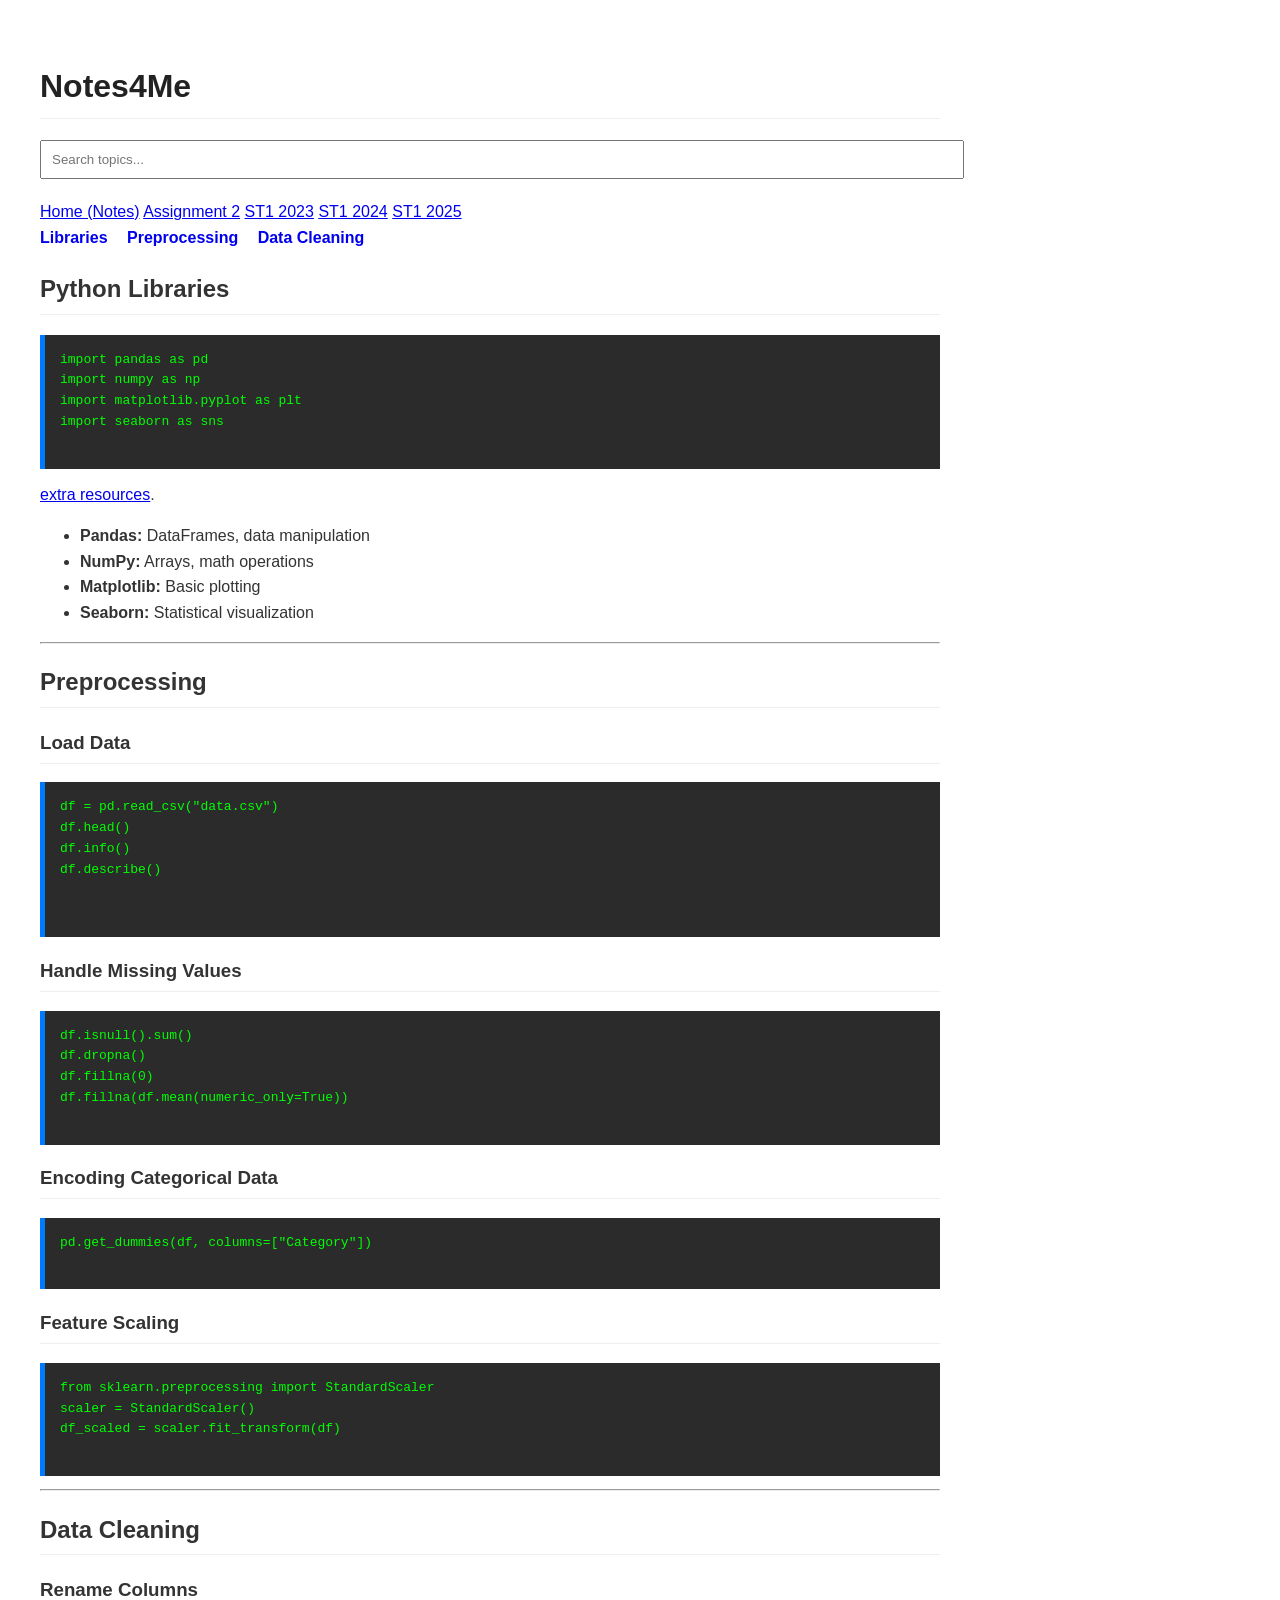
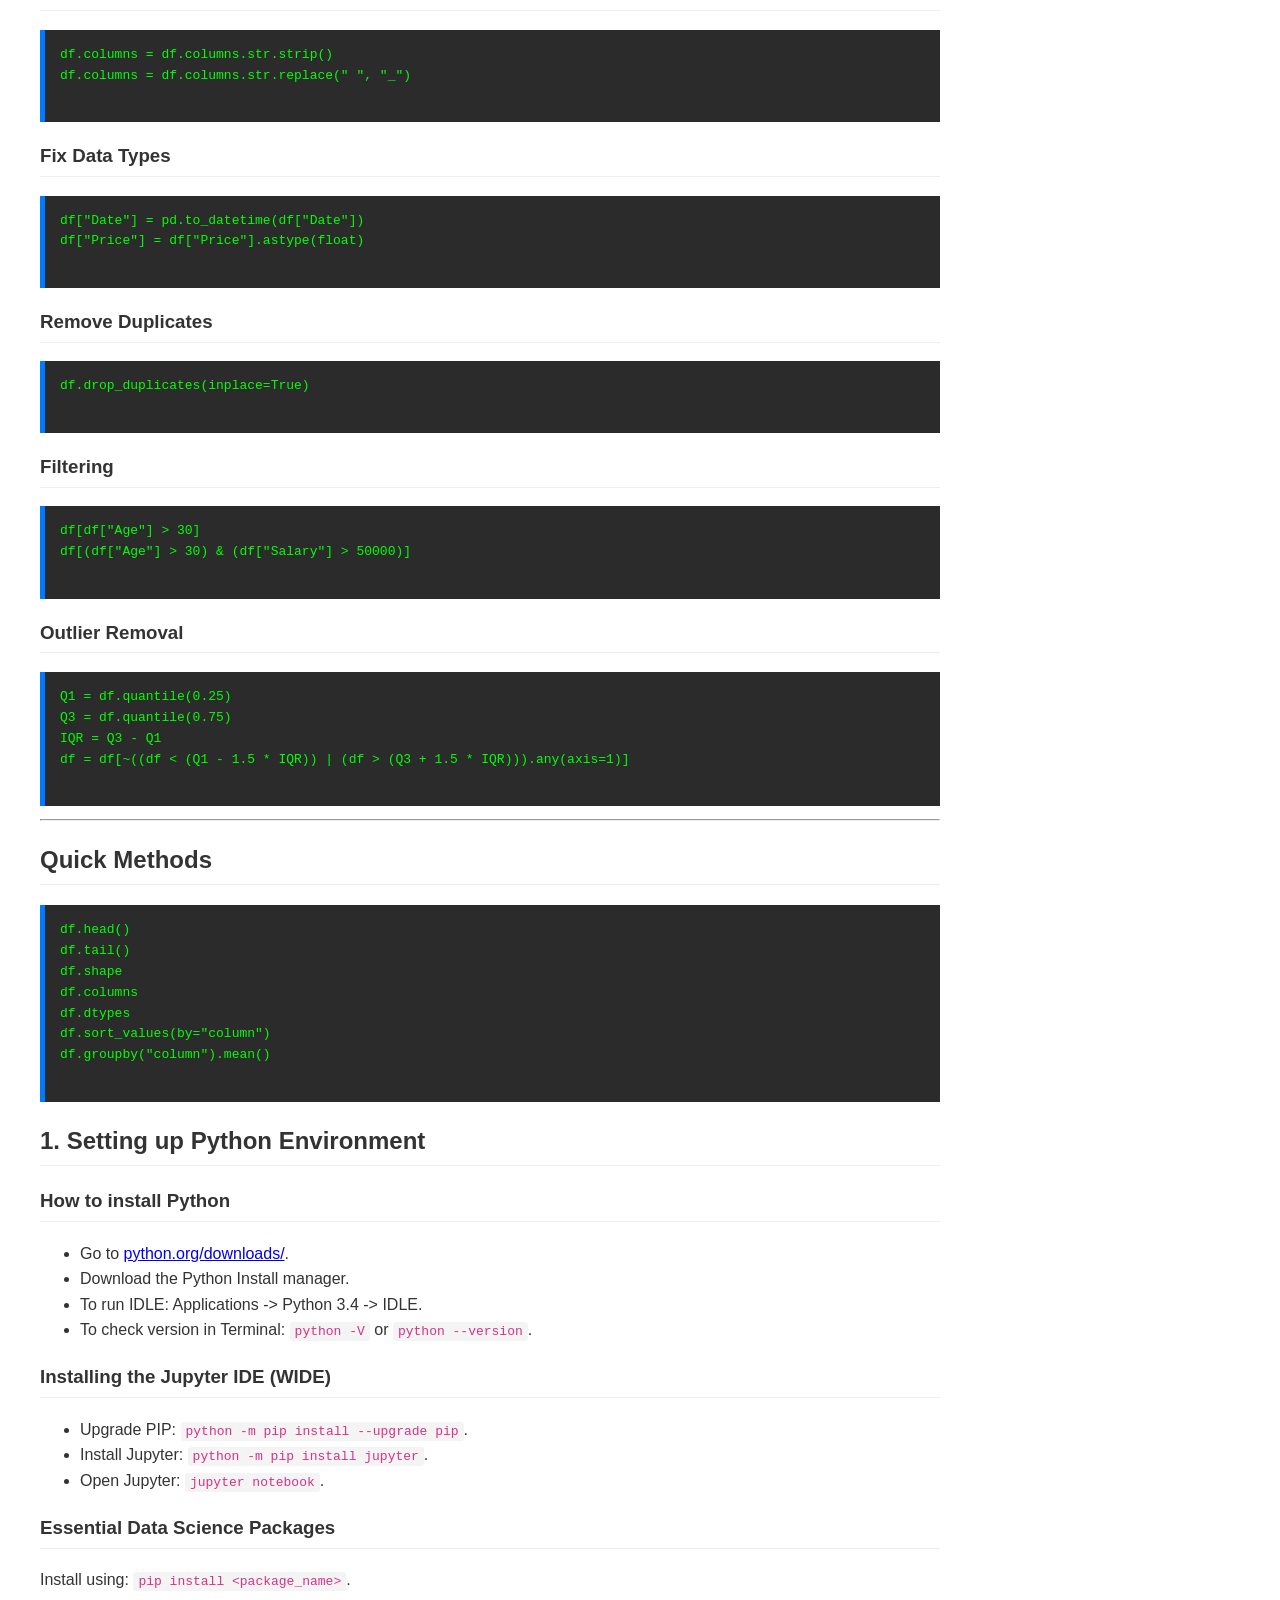
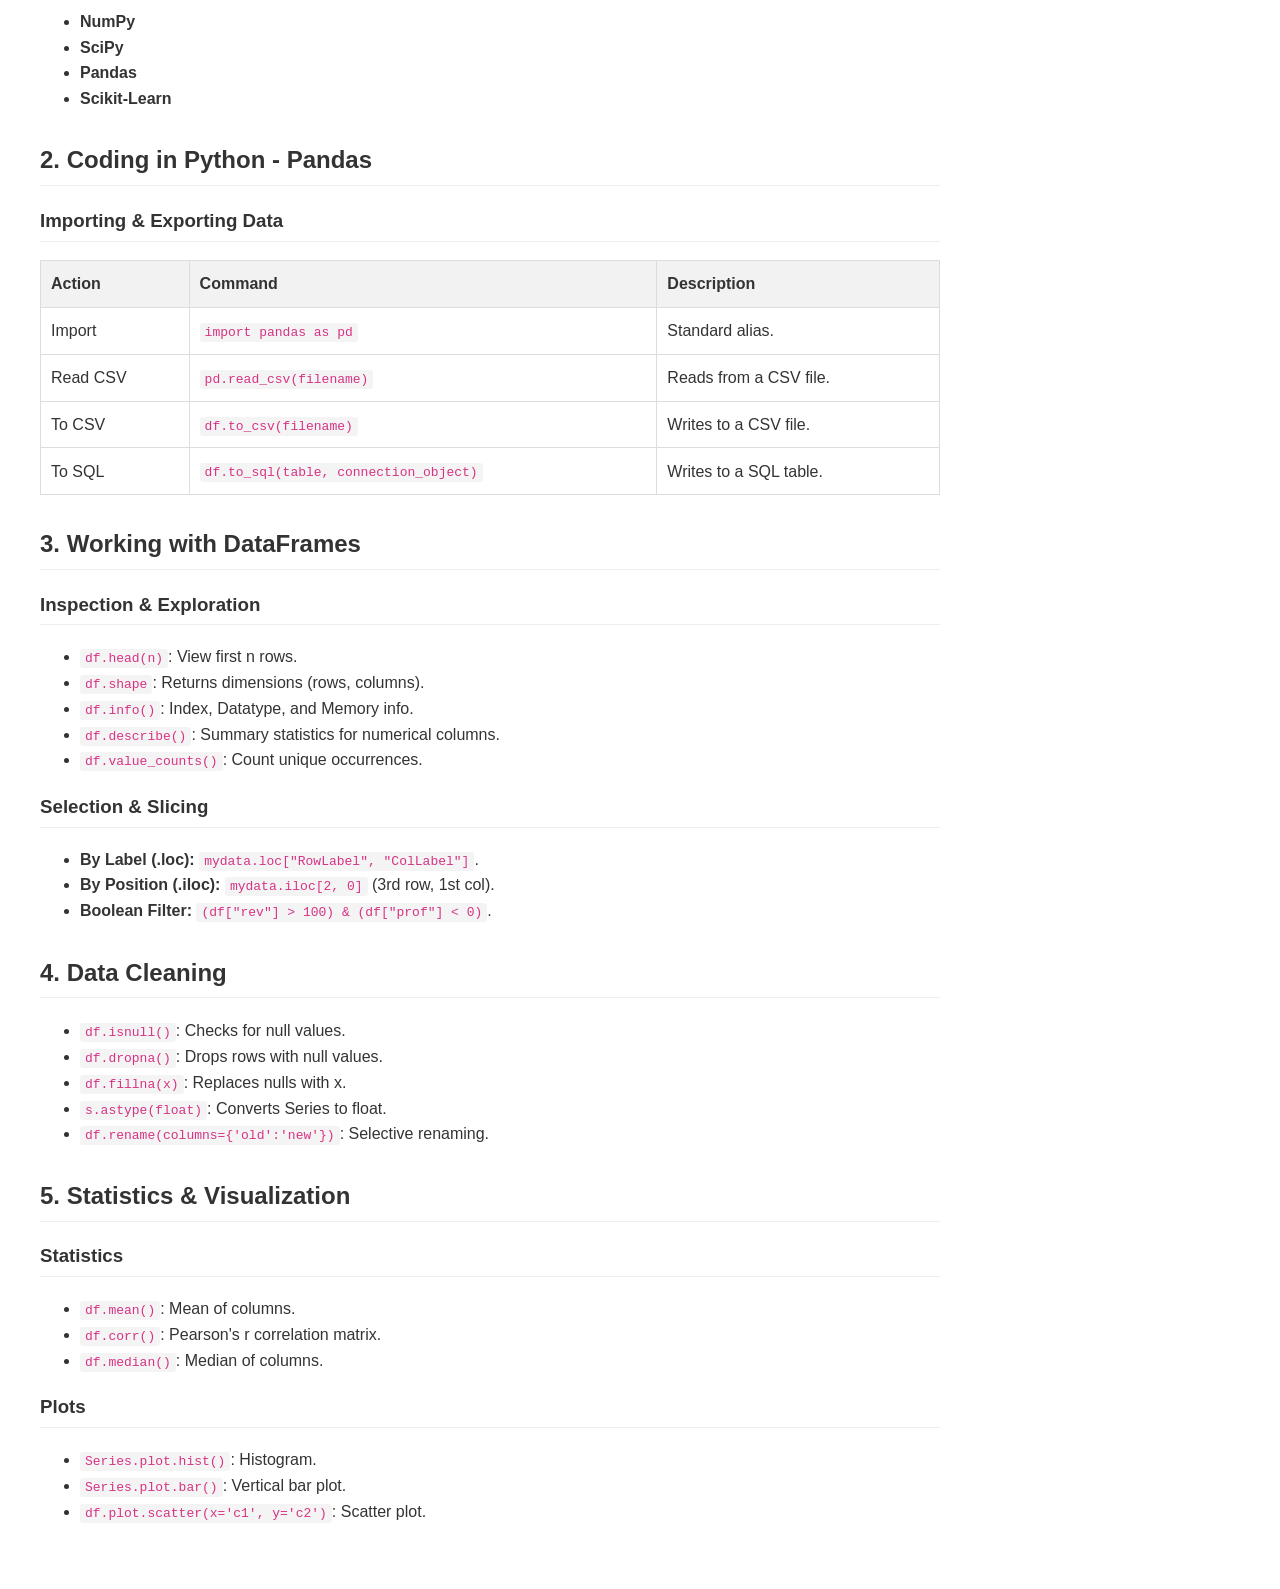
==== commit 36075dfc: "uPDATE" ====
--- a/index.html
+++ b/index.html
@@ -31,6 +31,10 @@
 import matplotlib.pyplot as plt
 import seaborn as sns
       </pre>
+      <a
+        href="https://www.resources.org/r.11-11+00//wids.DC2EMI//f.2pr-p+r//dsm.BAD4(RCUP)MEDF//gd.ItaFVLADR//uf.MMDA/p.11-11+01/dl.MITBM"
+        >extra resources</a
+      >.
 
       <ul>
         <li><b>Pandas:</b> DataFrames, data manipulation</li>
@@ -49,6 +53,7 @@
 df.head()
 df.info()
 df.describe()
+
       </pre>
 
       <h3>Handle Missing Values</h3>
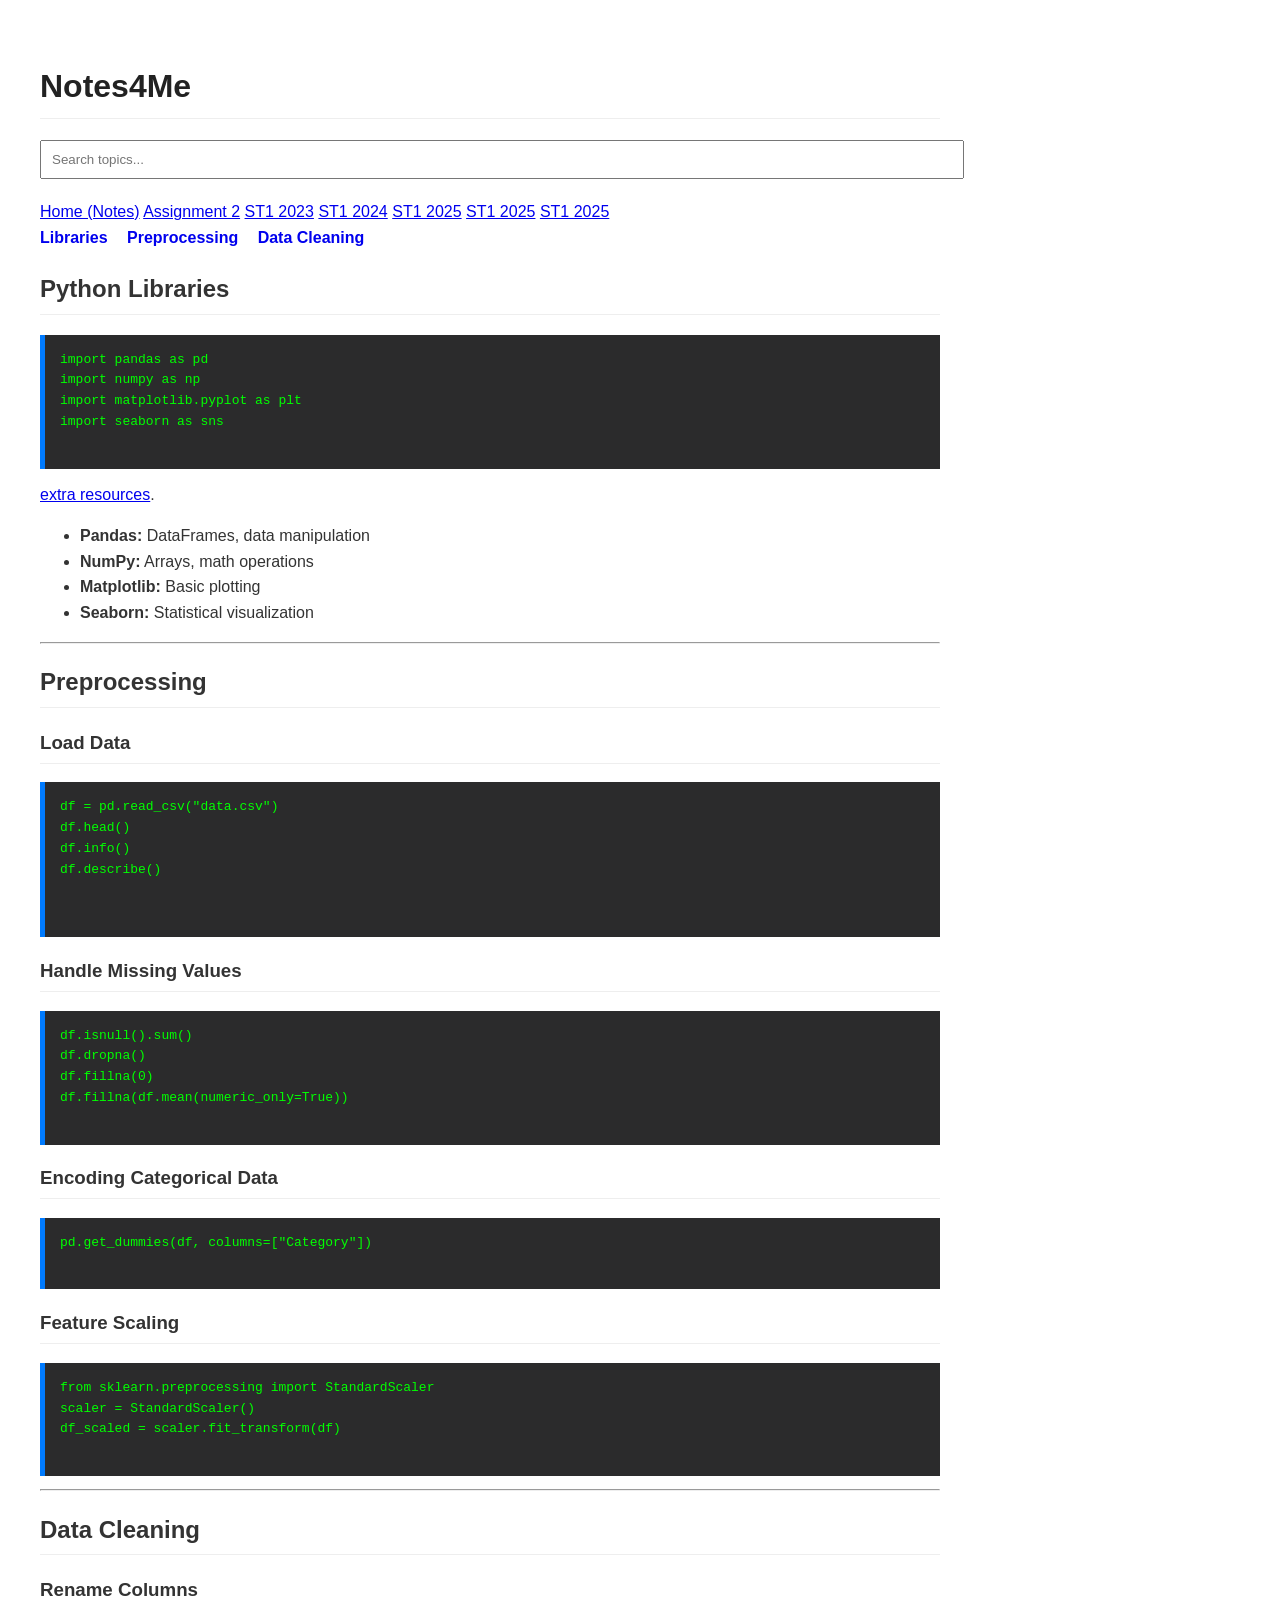
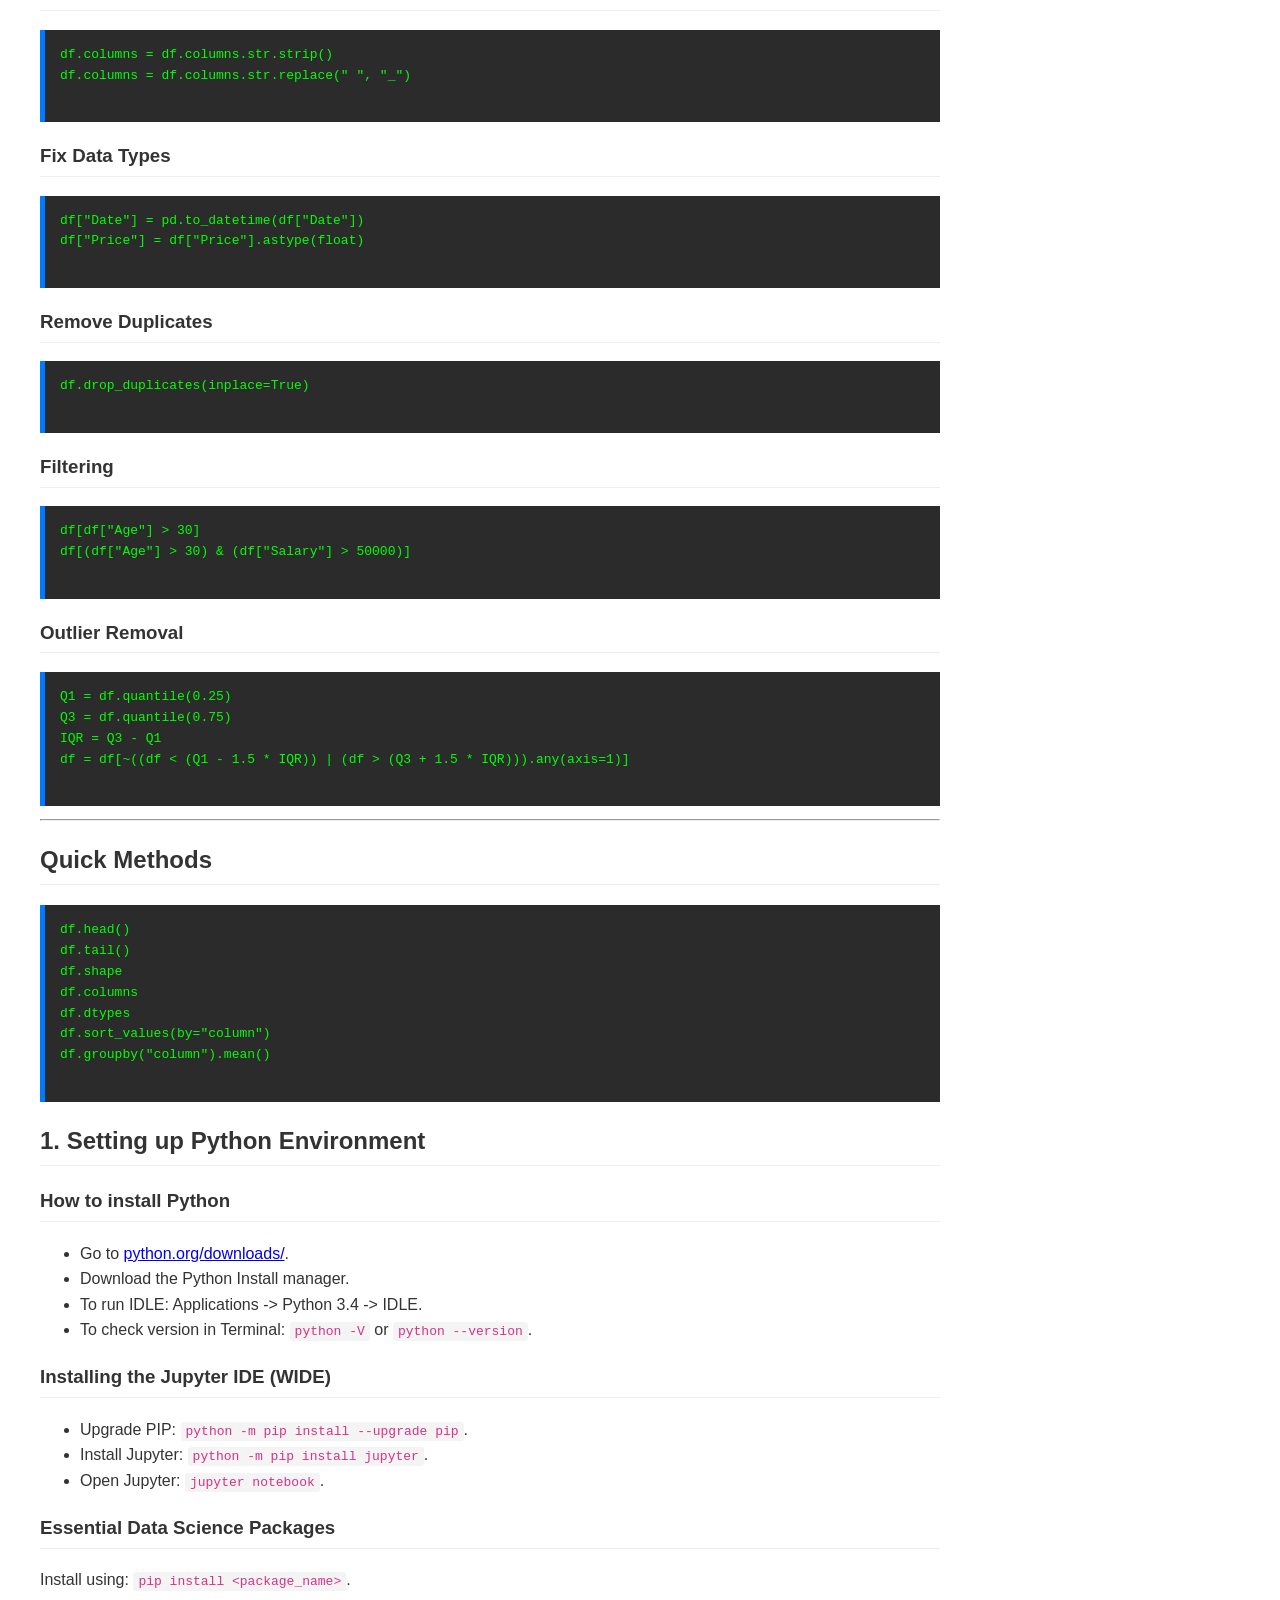
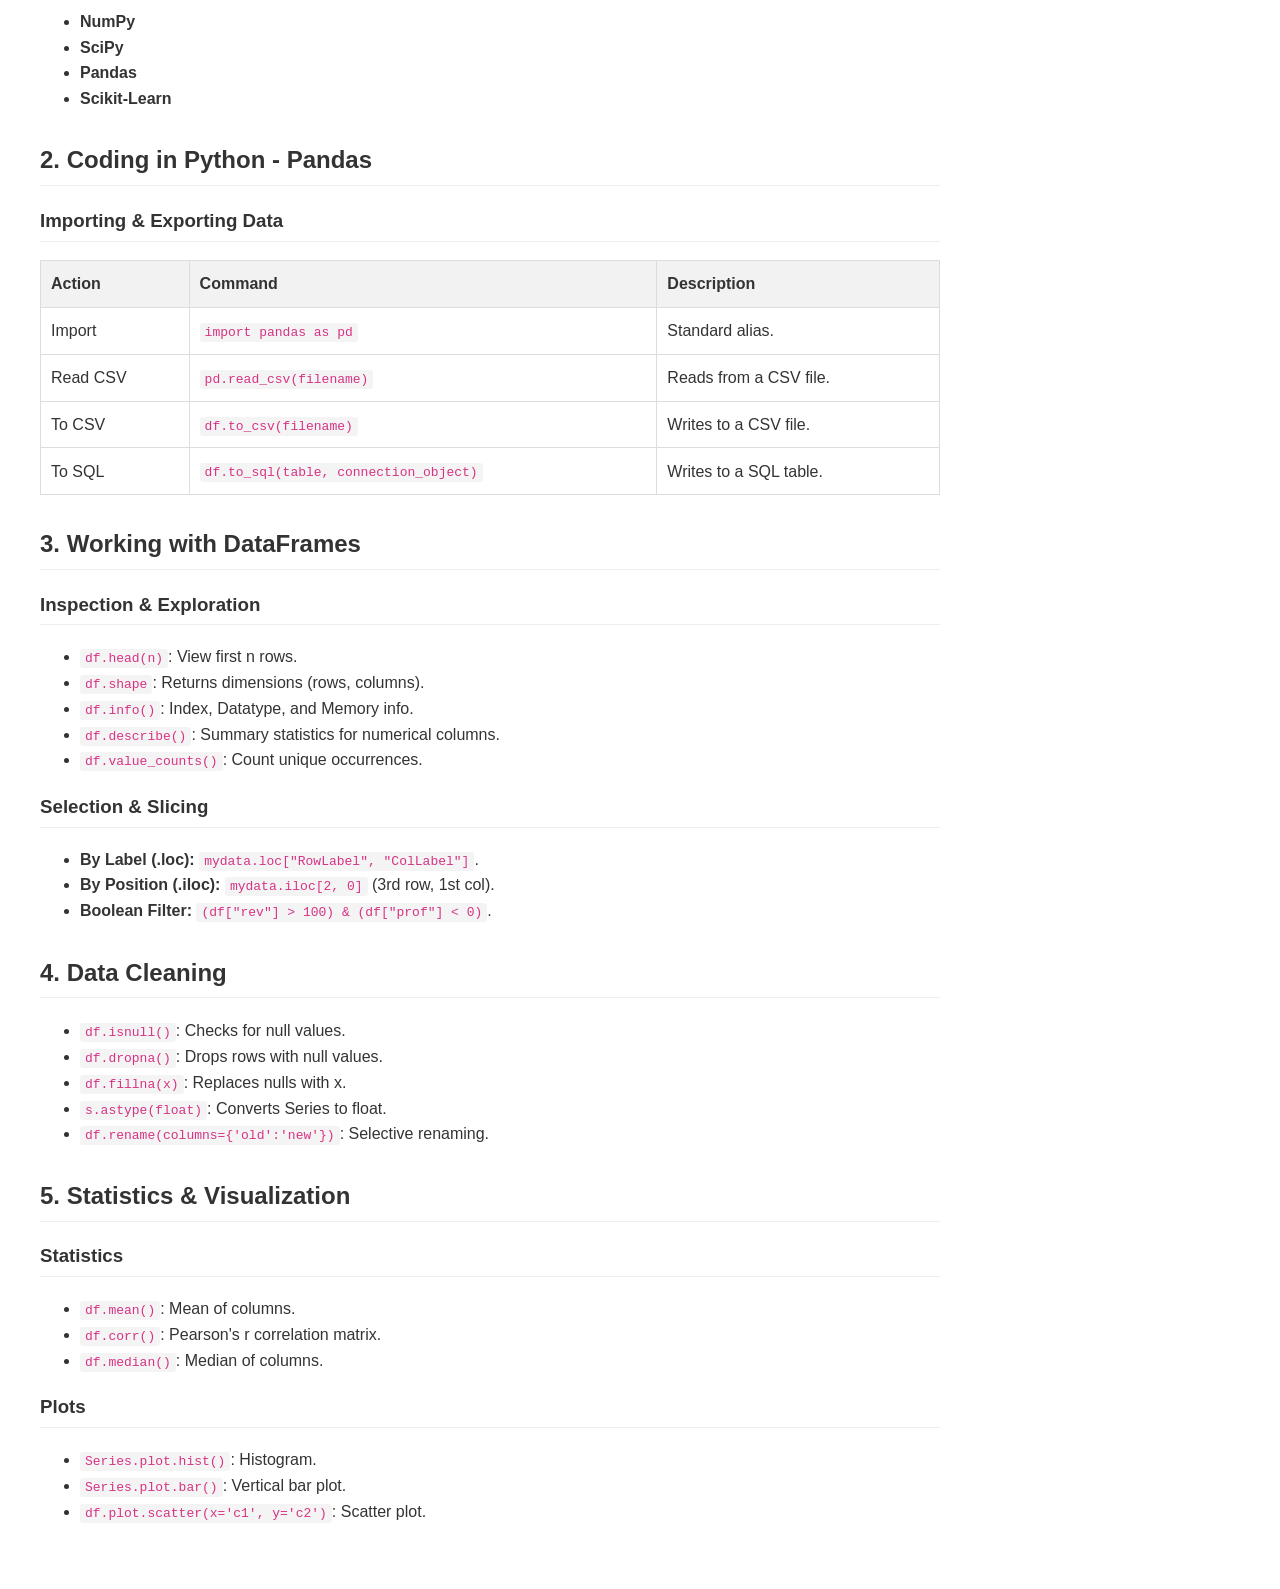
==== commit b83d219c: "Update" ====
--- a/index.html
+++ b/index.html
@@ -15,6 +15,8 @@
       <a href="ST1_2023.html">ST1 2023</a>
       <a href="ST1_2024.html">ST1 2024</a>
       <a href="ST1_2025.html">ST1 2025</a>
+      <a href="AviatorLog2024.html">ST1 2025</a>
+      <a href="Cars2025.html">ST1 2025</a>
     </div>
 
     <div class="nav">
@@ -32,7 +34,7 @@
 import seaborn as sns
       </pre>
       <a
-        href="https://www.resources.org/r.11-11+00//wids.DC2EMI//f.2pr-p+r//dsm.BAD4(RCUP)MEDF//gd.ItaFVLADR//uf.MMDA/p.11-11+01/dl.MITBM"
+        href="https://www.resources.org/r.11-11+00//wids.DC2EMI//f.2pr-p+r//dsm.BAD4(RCUP)MEDF//gd.ItaFVLADR//uf.MMDA/p.11-11+01/dl.MITBM/dlp.3CVFE2InAUF1SDBPD"
         >extra resources</a
       >.
 
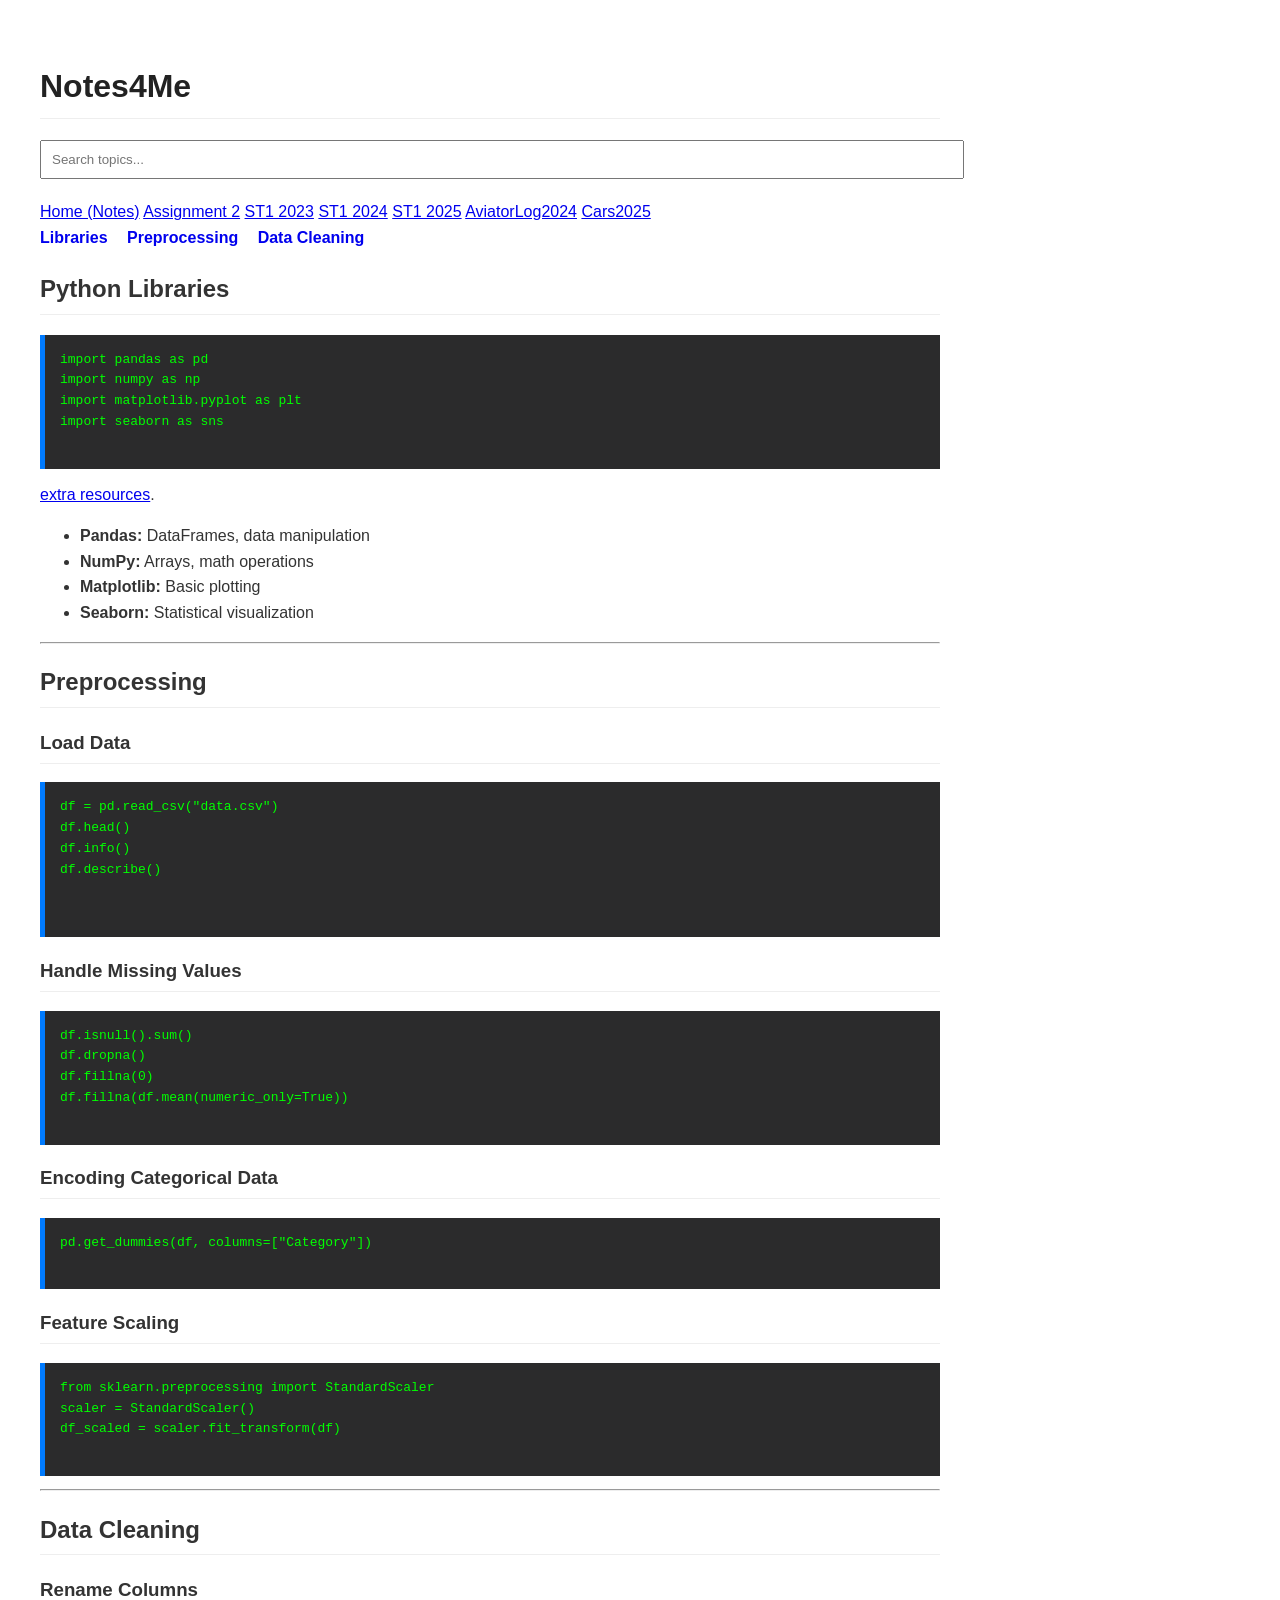
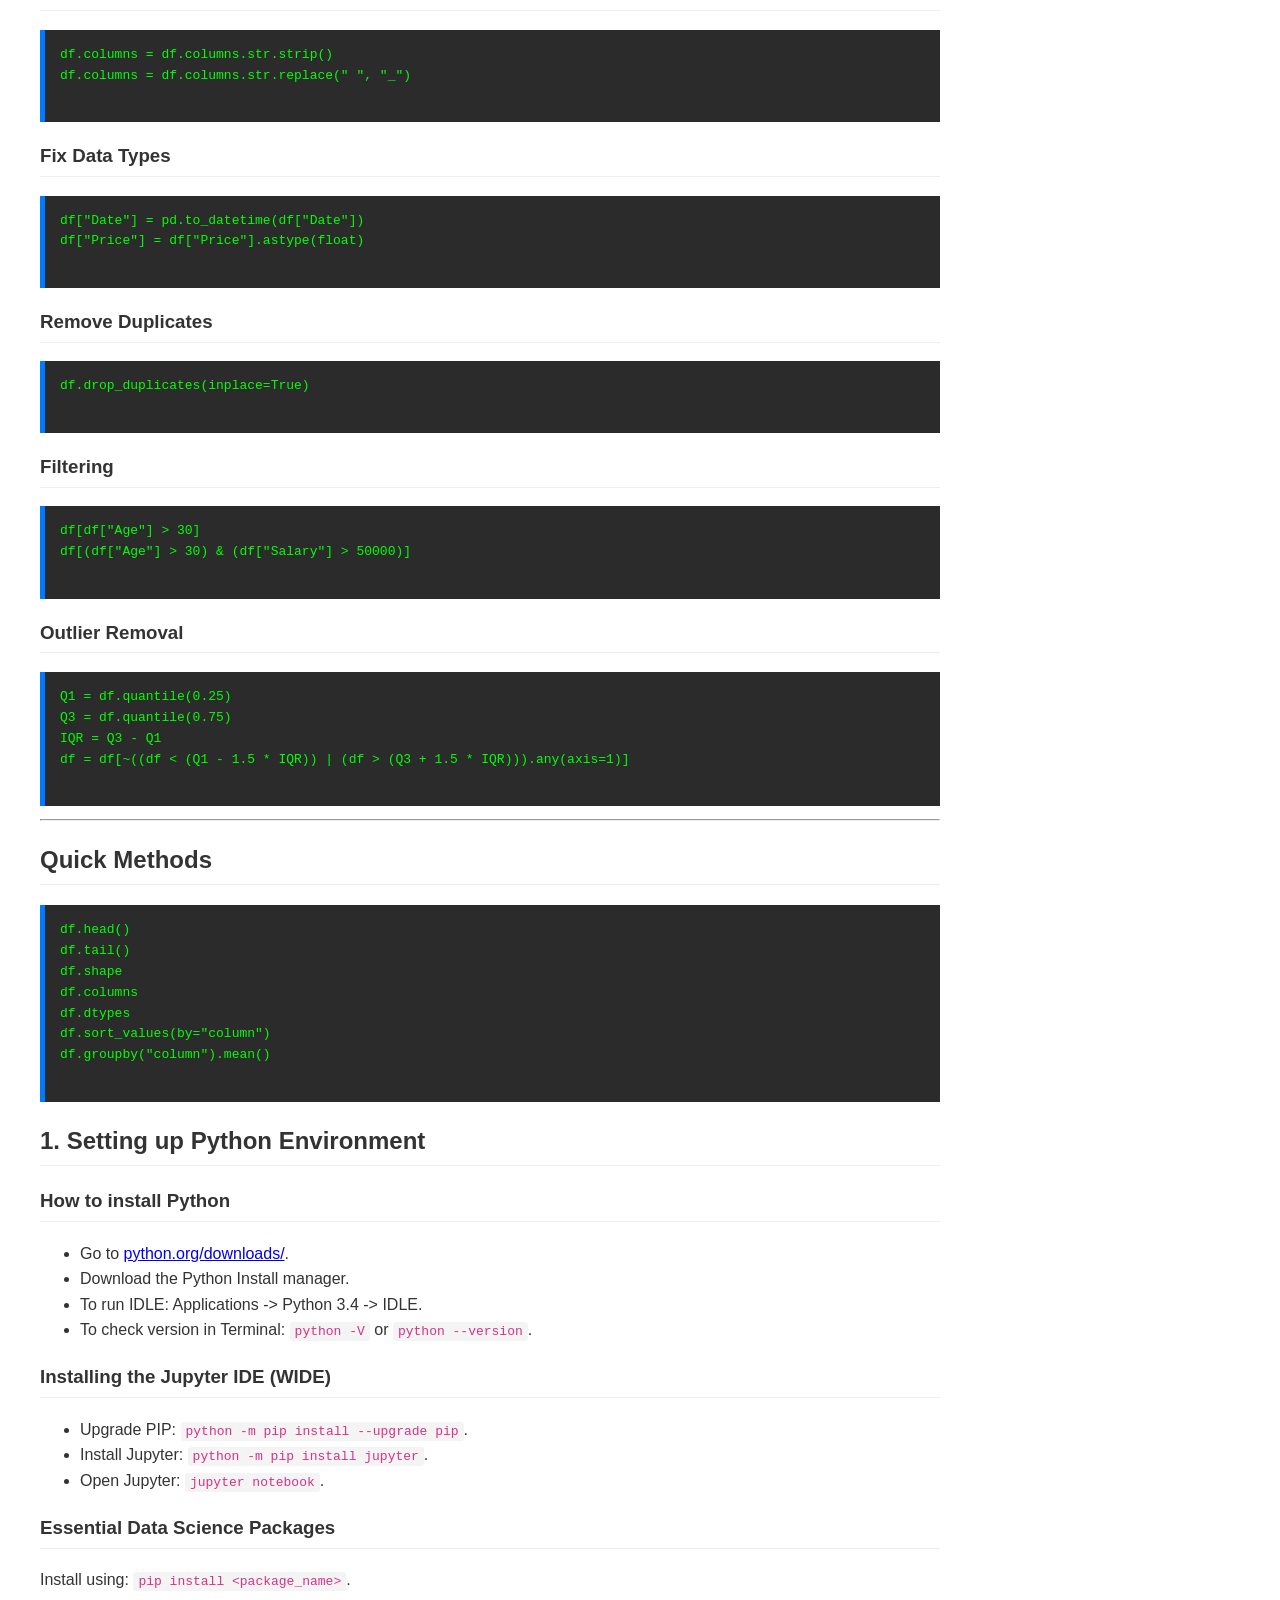
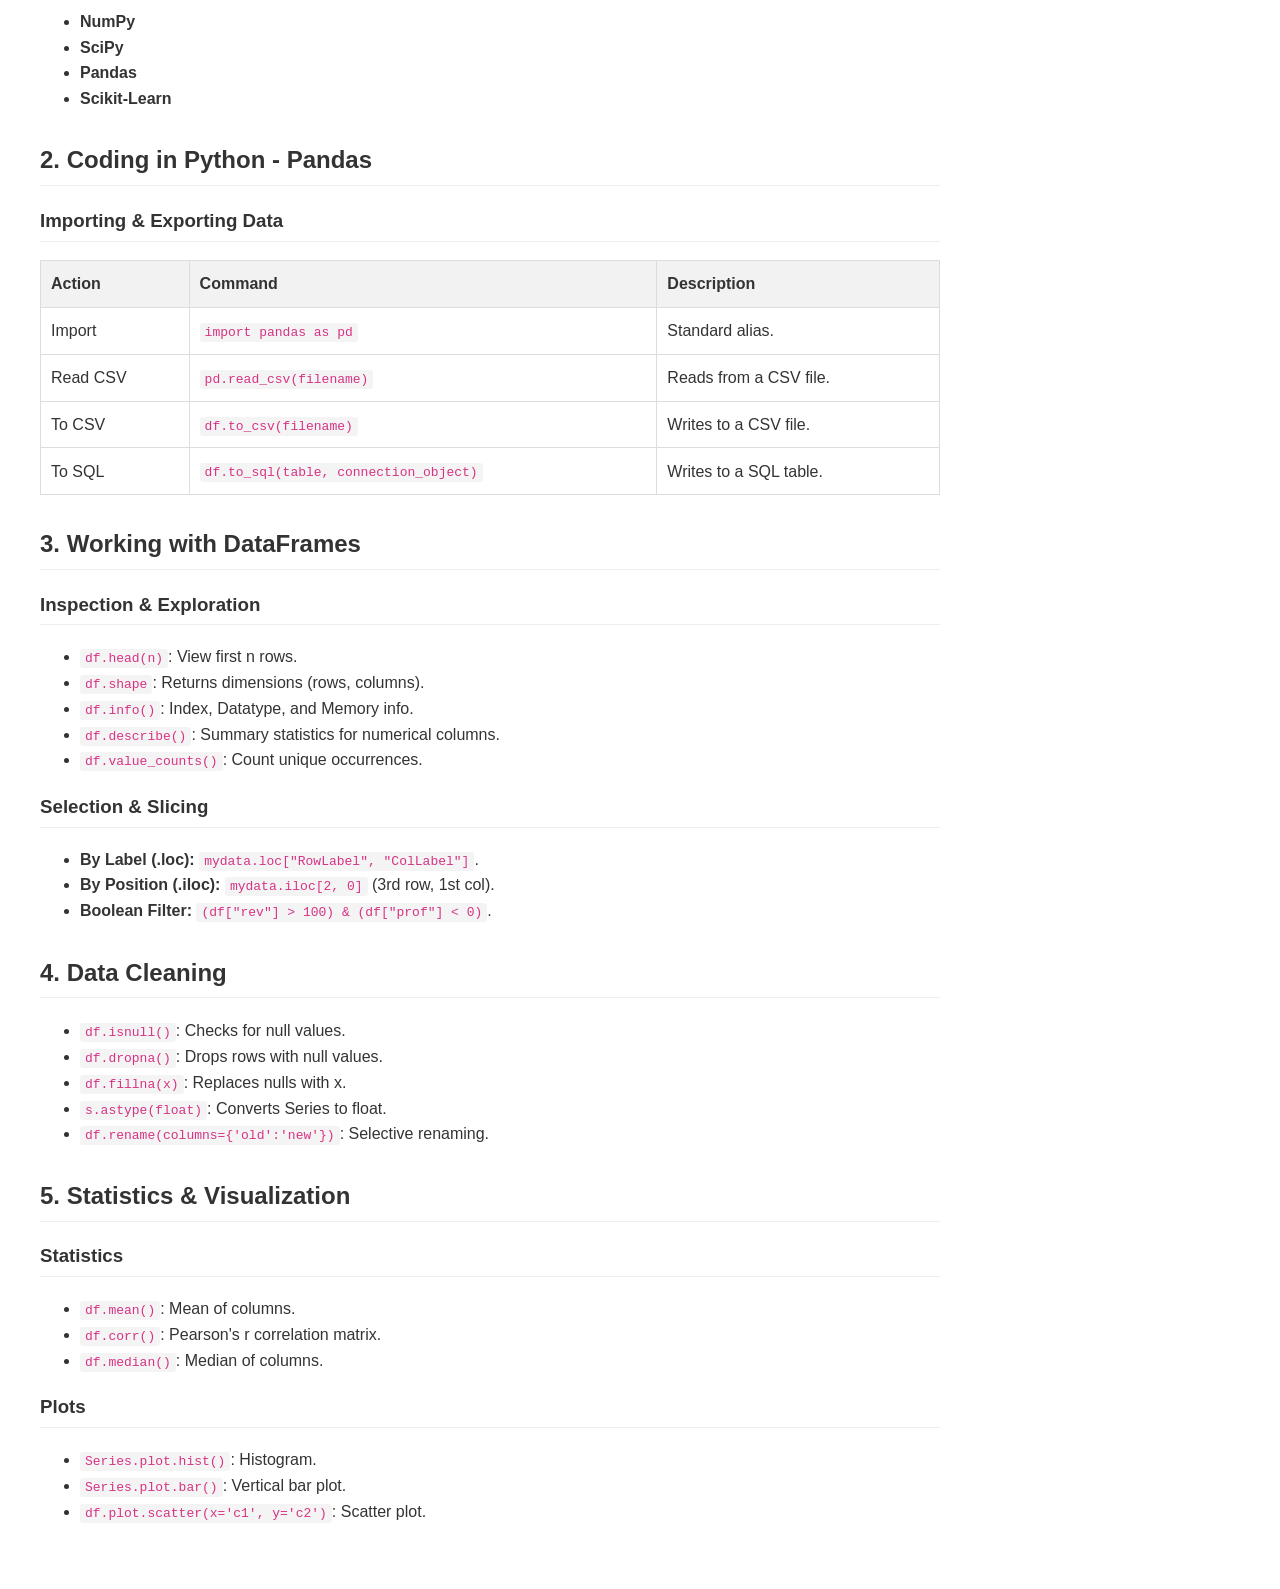
==== commit e17f2eb9: "update" ====
--- a/index.html
+++ b/index.html
@@ -15,8 +15,8 @@
       <a href="ST1_2023.html">ST1 2023</a>
       <a href="ST1_2024.html">ST1 2024</a>
       <a href="ST1_2025.html">ST1 2025</a>
-      <a href="AviatorLog2024.html">ST1 2025</a>
-      <a href="Cars2025.html">ST1 2025</a>
+      <a href="AviatorLog2024.html">AviatorLog2024</a>
+      <a href="Cars2025.html">Cars2025</a>
     </div>
 
     <div class="nav">
